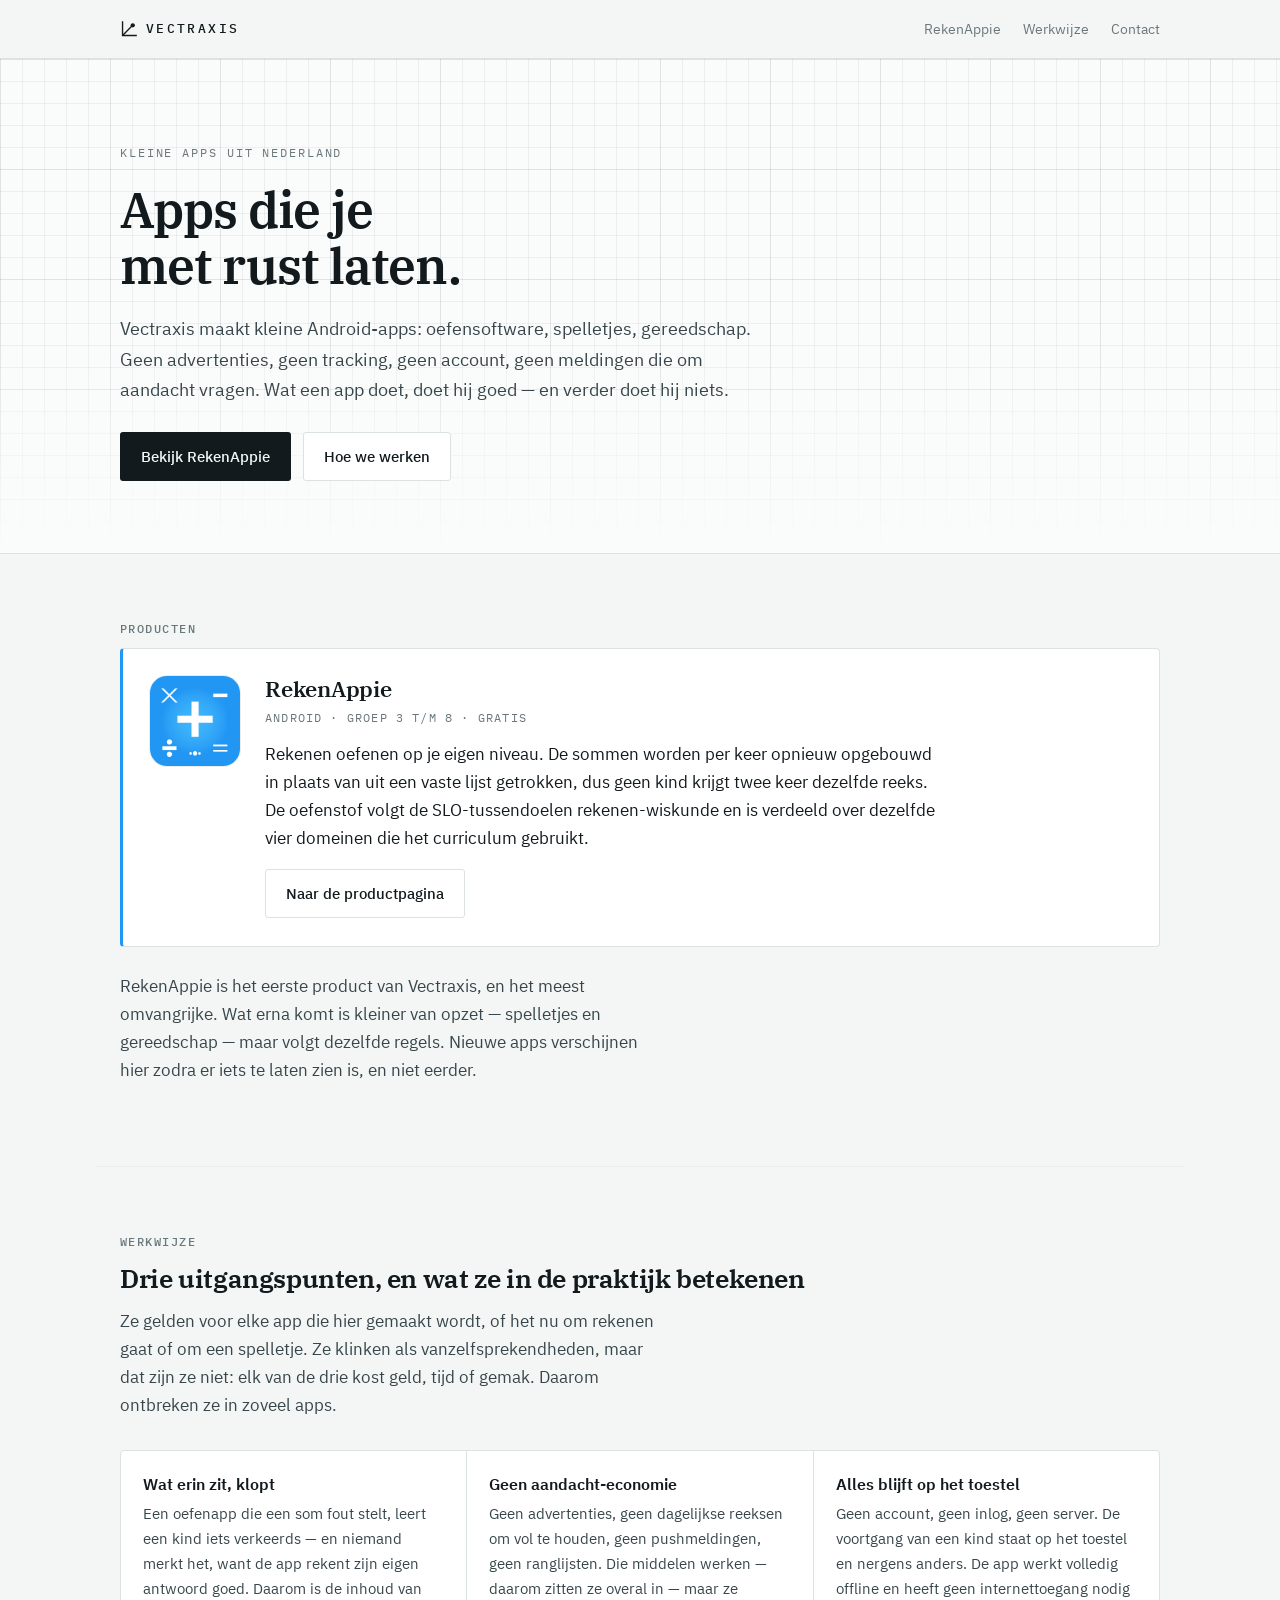
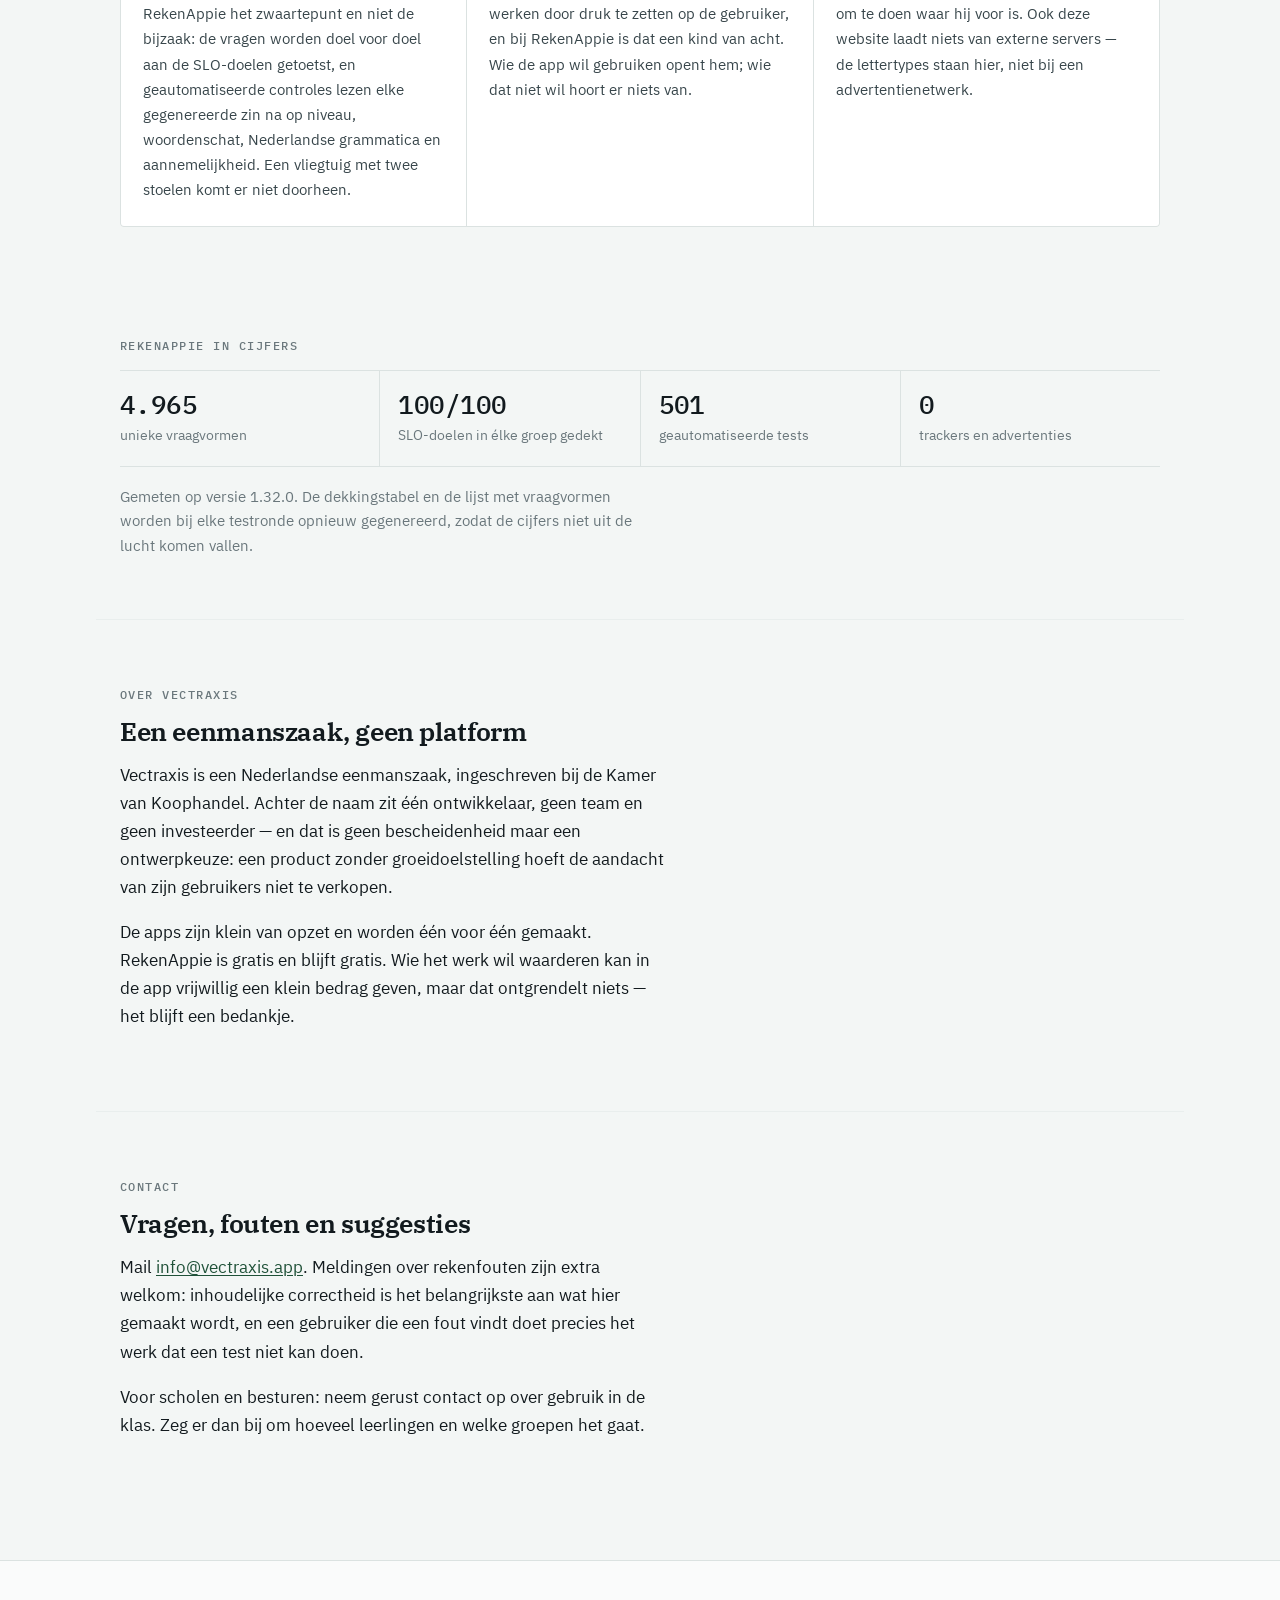
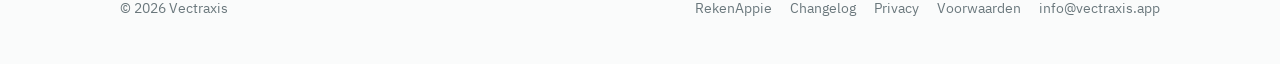
==== index.html @ 9627d472 "Dekking per groep nu volledig; kladpapier en refactors in de changelog Na het vullen van de acht doe" ====
<!DOCTYPE html>
<html lang="nl">
<head>
<meta charset="UTF-8">
<meta name="viewport" content="width=device-width, initial-scale=1.0">
<title>Vectraxis</title>
<meta name="description" content="Vectraxis is een Nederlandse eenmanszaak die kleine Android-apps maakt zonder advertenties, tracking, accounts of meldingen. Eerste product: RekenAppie.">
<link rel="icon" href="/img/rekenappie-icon.png" sizes="any">
<link rel="stylesheet" href="/style.css">
</head>
<body>

<header class="topbar">
  <div class="topbar__inner">
    <a class="wordmark" href="/">
      <svg class="mark" viewBox="0 0 20 20" fill="none" aria-hidden="true">
        <path d="M3 1v16h16" stroke="currentColor" stroke-width="1.6" stroke-linecap="square"/>
        <path d="M3.6 16.4 14.6 5.4" stroke="currentColor" stroke-width="1.6" stroke-linecap="round"/>
        <circle cx="15" cy="5" r="2.5" fill="currentColor"/>
      </svg>
      Vectraxis
    </a>
    <nav class="topnav">
      <a href="/rekenappie/">RekenAppie</a>
      <a href="#werkwijze">Werkwijze</a>
      <a href="#contact">Contact</a>
    </nav>
  </div>
</header>

<section class="hero">
  <div class="hero__inner">
    <p class="eyebrow">Kleine apps uit Nederland</p>
    <h1>Apps die je met rust laten.</h1>
    <p class="lead">Vectraxis maakt kleine Android-apps: oefensoftware,
    spelletjes, gereedschap. Geen advertenties, geen tracking, geen account,
    geen meldingen die om aandacht vragen. Wat een app doet, doet hij goed —
    en verder doet hij niets.</p>
    <div class="actions">
      <a class="btn btn--primary" href="/rekenappie/">Bekijk RekenAppie</a>
      <a class="btn btn--ghost" href="#werkwijze">Hoe we werken</a>
    </div>
  </div>
</section>

<main>

  <section class="section page" id="producten">
    <h4>Producten</h4>

    <div class="product t-rekenappie">
      <img class="product__icon" src="/img/rekenappie-icon.png"
           alt="Het app-icoon van RekenAppie" width="92" height="92">
      <div>
        <h3>RekenAppie</h3>
        <p class="product__meta">Android · groep 3 t/m 8 · gratis</p>
        <p>Rekenen oefenen op je eigen niveau. De sommen worden per keer
        opnieuw opgebouwd in plaats van uit een vaste lijst getrokken, dus geen
        kind krijgt twee keer dezelfde reeks. De oefenstof volgt de
        SLO-tussendoelen rekenen-wiskunde en is verdeeld over dezelfde vier
        domeinen die het curriculum gebruikt.</p>
        <div class="actions">
          <a class="btn btn--ghost" href="/rekenappie/">Naar de productpagina</a>
        </div>
      </div>
    </div>

    <p class="lead-in" style="margin-top: 26px;">RekenAppie is het eerste
    product van Vectraxis, en het meest omvangrijke. Wat erna komt is kleiner
    van opzet — spelletjes en gereedschap — maar volgt dezelfde regels. Nieuwe
    apps verschijnen hier zodra er iets te laten zien is, en niet eerder.</p>
  </section>

  <section class="section page" id="werkwijze">
    <h4>Werkwijze</h4>
    <h2>Drie uitgangspunten, en wat ze in de praktijk betekenen</h2>
    <p class="lead-in">Ze gelden voor elke app die hier gemaakt wordt, of het
    nu om rekenen gaat of om een spelletje. Ze klinken als
    vanzelfsprekendheden, maar dat zijn ze niet: elk van de drie kost geld,
    tijd of gemak. Daarom ontbreken ze in zoveel apps.</p>

    <div class="grid" style="margin-top: 30px;">
      <div>
        <h3>Wat erin zit, klopt</h3>
        <p>Een oefenapp die een som fout stelt, leert een kind iets verkeerds —
        en niemand merkt het, want de app rekent zijn eigen antwoord goed.
        Daarom is de inhoud van RekenAppie het zwaartepunt en niet de bijzaak:
        de vragen worden doel voor doel aan de SLO-doelen getoetst, en
        geautomatiseerde controles lezen elke gegenereerde zin na op niveau,
        woordenschat, Nederlandse grammatica en aannemelijkheid. Een vliegtuig
        met twee stoelen komt er niet doorheen.</p>
      </div>
      <div>
        <h3>Geen aandacht-economie</h3>
        <p>Geen advertenties, geen dagelijkse reeksen om vol te houden, geen
        pushmeldingen, geen ranglijsten. Die middelen werken — daarom zitten ze
        overal in — maar ze werken door druk te zetten op de gebruiker, en bij
        RekenAppie is dat een kind van acht. Wie de app wil gebruiken opent
        hem; wie dat niet wil hoort er niets van.</p>
      </div>
      <div>
        <h3>Alles blijft op het toestel</h3>
        <p>Geen account, geen inlog, geen server. De voortgang van een kind
        staat op het toestel en nergens anders. De app werkt volledig offline en
        heeft geen internettoegang nodig om te doen waar hij voor is. Ook deze
        website laadt niets van externe servers — de lettertypes staan hier, niet
        bij een advertentienetwerk.</p>
      </div>
    </div>
  </section>

  <section class="section--tight">
    <div class="page">
      <h4>RekenAppie in cijfers</h4>
    </div>
    <div class="page" style="padding-top:0;padding-bottom:0;"><div class="stats" style="margin-top: 14px;">
      <div class="stat"><span class="stat__value">4.965</span><span class="stat__label">unieke vraagvormen</span></div>
      <div class="stat"><span class="stat__value">100/100</span><span class="stat__label">SLO-doelen in élke groep gedekt</span></div>
      <div class="stat"><span class="stat__value">501</span><span class="stat__label">geautomatiseerde tests</span></div>
      <div class="stat"><span class="stat__value">0</span><span class="stat__label">trackers en advertenties</span></div>
    </div></div>
    <div class="page" style="padding-top: 18px;">
      <p class="lead-in" style="font-size: 0.92rem; color: var(--muted);">
      Gemeten op versie 1.32.0. De dekkingstabel en de lijst met vraagvormen
      worden bij elke testronde opnieuw gegenereerd, zodat de cijfers niet uit
      de lucht komen vallen.</p>
    </div>
  </section>

  <section class="section page" id="over">
    <h4>Over Vectraxis</h4>
    <div class="prose">
      <h2>Een eenmanszaak, geen platform</h2>
      <p>Vectraxis is een Nederlandse eenmanszaak, ingeschreven bij de Kamer van
      Koophandel. Achter de naam zit één ontwikkelaar, geen team en geen
      investeerder — en dat is geen bescheidenheid maar een ontwerpkeuze: een
      product zonder groeidoelstelling hoeft de aandacht van zijn gebruikers
      niet te verkopen.</p>
      <p>De apps zijn klein van opzet en worden één voor één gemaakt.
      RekenAppie is gratis en blijft gratis. Wie het werk wil waarderen kan in
      de app vrijwillig een klein bedrag geven, maar dat ontgrendelt niets —
      het blijft een bedankje.</p>
    </div>
  </section>

  <section class="section page" id="contact">
    <h4>Contact</h4>
    <div class="prose">
      <h2>Vragen, fouten en suggesties</h2>
      <p>Mail <a href="mailto:info@vectraxis.app">info@vectraxis.app</a>.
      Meldingen over rekenfouten zijn extra welkom: inhoudelijke correctheid is
      het belangrijkste aan wat hier gemaakt wordt, en een gebruiker die een
      fout vindt doet precies het werk dat een test niet kan doen.</p>
      <p>Voor scholen en besturen: neem gerust contact op over gebruik in de
      klas. Zeg er dan bij om hoeveel leerlingen en welke groepen het gaat.</p>
    </div>
  </section>

</main>

<footer class="site-footer">
  <div class="site-footer__inner">
    <div>© 2026 Vectraxis</div>
    <nav>
      <a href="/rekenappie/">RekenAppie</a>
      <a href="/rekenappie/changelog">Changelog</a>
      <a href="/privacy">Privacy</a>
      <a href="/terms">Voorwaarden</a>
      <a href="mailto:info@vectraxis.app">info@vectraxis.app</a>
    </nav>
  </div>
</footer>

</body>
</html>
---- style.css ----
/* ==========================================================================
   Vectraxis — vectraxis.app
   --------------------------------------------------------------------------
   Eén stylesheet voor de hele site. Bewust geen framework en geen enkele
   externe verbinding: de lettertypes staan in /fonts/ op deze server. Dat is
   geen esthetische keuze maar een inhoudelijke — de privacyverklaring belooft
   dat er niets naar derden gaat, en een webfont van een CDN stuurt het
   IP-adres van elke bezoeker naar die derde partij.

   Kleurgebruik: Vectraxis zelf is neutraal — inkt op papier, haarlijnen,
   cijfers in mono. De kléúr komt van het product. RekenAppie zet daarom
   --product op zijn eigen blauw; een volgend product zet er iets anders neer.
   ========================================================================== */

/* --- Lettertypes (zelf gehost) ------------------------------------------- */

@font-face {
  font-family: 'Plex Sans';
  src: url('/fonts/ibm-plex-sans-latin-400-normal.woff2') format('woff2');
  font-weight: 400; font-style: normal; font-display: swap;
}
@font-face {
  font-family: 'Plex Sans';
  src: url('/fonts/ibm-plex-sans-latin-500-normal.woff2') format('woff2');
  font-weight: 500; font-style: normal; font-display: swap;
}
@font-face {
  font-family: 'Plex Sans';
  src: url('/fonts/ibm-plex-sans-latin-600-normal.woff2') format('woff2');
  font-weight: 600; font-style: normal; font-display: swap;
}
@font-face {
  font-family: 'Plex Serif';
  src: url('/fonts/ibm-plex-serif-latin-400-normal.woff2') format('woff2');
  font-weight: 400; font-style: normal; font-display: swap;
}
@font-face {
  font-family: 'Plex Serif';
  src: url('/fonts/ibm-plex-serif-latin-600-normal.woff2') format('woff2');
  font-weight: 600; font-style: normal; font-display: swap;
}
@font-face {
  font-family: 'Plex Mono';
  src: url('/fonts/ibm-plex-mono-latin-400-normal.woff2') format('woff2');
  font-weight: 400; font-style: normal; font-display: swap;
}
@font-face {
  font-family: 'Plex Mono';
  src: url('/fonts/ibm-plex-mono-latin-500-normal.woff2') format('woff2');
  font-weight: 500; font-style: normal; font-display: swap;
}

/* --- Tokens -------------------------------------------------------------- */

:root {
  /* Papier en inkt. Het papier heeft een lichte koele slag, als kalkpapier. */
  --paper:      #f3f6f5;
  --surface:    #ffffff;
  --surface-2:  #fafbfb;
  --ink:        #121a1e;
  --ink-2:      #38464b;
  --muted:      #6a777c;
  --rule:       #dbe2e1;
  --rule-soft:  #e9eeed;
  --grid:       rgba(18, 26, 30, 0.055);

  /* Productkleur — pagina's van een product overschrijven deze twee. */
  --product:      #2f6f4f;
  --product-deep: #1f5138;
  --product-wash: rgba(47, 111, 79, 0.08);

  --sans:  'Plex Sans', system-ui, -apple-system, 'Segoe UI', Roboto, sans-serif;
  --serif: 'Plex Serif', Georgia, 'Times New Roman', serif;
  --mono:  'Plex Mono', ui-monospace, 'Cascadia Mono', Consolas, monospace;

  --measure: 34rem;   /* ±68 tekens leesregel */
  --page:    68rem;   /* breedte van de paginakolom */
}

/* De donkere variant moet in drie situaties kloppen: expliciet licht,
   expliciet donker, en de standaardstand waarin het besturingssysteem
   beslist. Daarom alleen tokens herdefiniëren, nooit componenten. */
@media (prefers-color-scheme: dark) {
  :root:not([data-theme='light']) {
    --paper:      #0d1214;
    --surface:    #141c1f;
    --surface-2:  #111819;
    --ink:        #e6ecea;
    --ink-2:      #b6c3c3;
    --muted:      #8a999d;
    --rule:       #24312f;
    --rule-soft:  #1b2426;
    --grid:       rgba(230, 236, 234, 0.05);
    --product:      #63b389;
    --product-deep: #8fd0ab;
    --product-wash: rgba(99, 179, 137, 0.12);
  }
}

:root[data-theme='dark'] {
  --paper:      #0d1214;
  --surface:    #141c1f;
  --surface-2:  #111819;
  --ink:        #e6ecea;
  --ink-2:      #b6c3c3;
  --muted:      #8a999d;
  --rule:       #24312f;
  --rule-soft:  #1b2426;
  --grid:       rgba(230, 236, 234, 0.05);
  --product:      #63b389;
  --product-deep: #8fd0ab;
  --product-wash: rgba(99, 179, 137, 0.12);
}

/* --- Basis --------------------------------------------------------------- */

*, *::before, *::after { box-sizing: border-box; }

html {
  -webkit-text-size-adjust: 100%;
  scroll-behavior: smooth;
}

@media (prefers-reduced-motion: reduce) {
  html { scroll-behavior: auto; }
  *, *::before, *::after {
    animation-duration: 0.01ms !important;
    transition-duration: 0.01ms !important;
  }
}

body {
  margin: 0;
  background: var(--paper);
  color: var(--ink);
  font-family: var(--sans);
  font-size: 17px;
  line-height: 1.65;
  font-feature-settings: 'kern' 1;
  text-rendering: optimizeLegibility;
}

img { max-width: 100%; height: auto; }

a {
  color: var(--product-deep);
  text-decoration-thickness: 1px;
  text-underline-offset: 2px;
}
a:hover { text-decoration-thickness: 2px; }

:focus-visible {
  outline: 2px solid var(--product-deep);
  outline-offset: 3px;
  border-radius: 2px;
}

/* --- Paginaraster -------------------------------------------------------- */

.page { max-width: var(--page); margin: 0 auto; padding: 0 24px; }
.prose { max-width: var(--measure); }

/* --- Kop- en navigatiebalk ----------------------------------------------- */

.topbar {
  position: sticky;
  top: 0;
  z-index: 20;
  background: color-mix(in srgb, var(--paper) 88%, transparent);
  backdrop-filter: saturate(150%) blur(8px);
  border-bottom: 1px solid var(--rule);
}
.topbar__inner {
  max-width: var(--page);
  margin: 0 auto;
  padding: 0 24px;
  height: 58px;
  display: flex;
  align-items: center;
  gap: 24px;
}

.wordmark {
  font-family: var(--mono);
  font-weight: 500;
  font-size: 0.82rem;
  letter-spacing: 0.18em;
  text-transform: uppercase;
  color: var(--ink);
  text-decoration: none;
  white-space: nowrap;
  display: inline-flex;
  align-items: center;
  gap: 9px;
}
.wordmark:hover { color: var(--ink); }

/* Het merkteken: twee assen en een punt in het eerste kwadrant. Vectraxis =
   vector + axis; dit is het enige sierelement op de hele site. */
.mark {
  width: 17px;
  height: 17px;
  flex: none;
  color: var(--ink);
}

.topnav { margin-left: auto; display: flex; gap: 22px; align-items: center; }
.topnav a {
  color: var(--muted);
  text-decoration: none;
  font-size: 0.9rem;
}
.topnav a:hover { color: var(--ink); }
.topnav a[aria-current='page'] {
  color: var(--ink);
  box-shadow: inset 0 -2px 0 var(--product-deep);
}

@media (max-width: 620px) {
  .topbar__inner { height: auto; padding-top: 10px; padding-bottom: 10px;
    flex-wrap: wrap; gap: 8px 18px; }
  .topnav { margin-left: 0; width: 100%; gap: 16px; flex-wrap: wrap; }
  .topnav a { font-size: 0.85rem; }
}

/* --- Hero ---------------------------------------------------------------- */

.hero {
  position: relative;
  overflow: hidden;
  border-bottom: 1px solid var(--rule);
  background: var(--surface-2);
}
/* Millimeterpapier: het raster waarop je een vector uitzet. Vier lagen —
   fijne verdeling, en elke vijfde lijn iets sterker. */
.hero::before {
  content: '';
  position: absolute;
  inset: 0;
  background-image:
    linear-gradient(to right, var(--grid) 1px, transparent 1px),
    linear-gradient(to bottom, var(--grid) 1px, transparent 1px),
    linear-gradient(to right, var(--grid) 1px, transparent 1px),
    linear-gradient(to bottom, var(--grid) 1px, transparent 1px);
  background-size: 22px 22px, 22px 22px, 110px 110px, 110px 110px;
  mask-image: linear-gradient(to bottom, #000 0%, #000 55%, transparent 100%);
  pointer-events: none;
}
.hero__inner {
  position: relative;
  max-width: var(--page);
  margin: 0 auto;
  padding: 84px 24px 72px;
}
@media (max-width: 620px) { .hero__inner { padding: 52px 24px 44px; } }

.eyebrow {
  font-family: var(--mono);
  font-size: 0.74rem;
  letter-spacing: 0.16em;
  text-transform: uppercase;
  color: var(--muted);
  margin: 0 0 18px;
}

.hero h1 {
  font-family: var(--serif);
  font-weight: 600;
  font-size: clamp(2.1rem, 5.2vw, 3.15rem);
  line-height: 1.12;
  letter-spacing: -0.02em;
  text-wrap: balance;
  margin: 0 0 20px;
  max-width: 17ch;
}
.hero .lead {
  font-size: 1.14rem;
  color: var(--ink-2);
  max-width: 40rem;
  margin: 0 0 28px;
}

/* --- Knoppen ------------------------------------------------------------- */

.actions { display: flex; flex-wrap: wrap; gap: 12px; align-items: center; }

.btn {
  display: inline-flex;
  align-items: center;
  gap: 8px;
  padding: 11px 20px;
  border-radius: 3px;
  font-size: 0.95rem;
  font-weight: 500;
  text-decoration: none;
  border: 1px solid transparent;
  transition: background-color 0.15s ease, border-color 0.15s ease;
}
.btn--primary {
  background: var(--ink);
  color: var(--paper);
}
.btn--primary:hover { background: var(--ink-2); color: var(--paper); }
.btn--ghost {
  border-color: var(--rule);
  color: var(--ink);
  background: var(--surface);
}
.btn--ghost:hover { border-color: var(--muted); color: var(--ink); }

/* --- Secties ------------------------------------------------------------- */

.section { padding-block: 64px; border-top: 1px solid var(--rule-soft); }
.section:first-of-type { border-top: 0; }
.section--tight { padding-block: 44px; }

h2 {
  font-family: var(--serif);
  font-weight: 600;
  font-size: 1.62rem;
  line-height: 1.25;
  letter-spacing: -0.015em;
  text-wrap: balance;
  margin: 0 0 14px;
}
h3 {
  font-family: var(--sans);
  font-weight: 600;
  font-size: 1.02rem;
  line-height: 1.35;
  margin: 0 0 6px;
}
h4 {
  font-family: var(--mono);
  font-weight: 500;
  font-size: 0.78rem;
  letter-spacing: 0.12em;
  text-transform: uppercase;
  color: var(--muted);
  margin: 0 0 10px;
}

p, ul, ol { margin: 0 0 17px; }
ul, ol { padding-left: 1.25em; }
li { margin-bottom: 7px; }
li::marker { color: var(--muted); }

strong { font-weight: 600; }

.lead-in {
  font-size: 1.06rem;
  color: var(--ink-2);
  max-width: var(--measure);
}

/* --- Kaartenraster ------------------------------------------------------- */

.grid {
  display: grid;
  gap: 1px;
  background: var(--rule);
  border: 1px solid var(--rule);
  border-radius: 4px;
  overflow: hidden;
  grid-template-columns: repeat(auto-fit, minmax(min(100%, 15rem), 1fr));
}
.grid > * {
  background: var(--surface);
  padding: 22px 22px 24px;
}
.grid p:last-child { margin-bottom: 0; }
.grid p { font-size: 0.95rem; color: var(--ink-2); }

/* --- Cijferstrook -------------------------------------------------------- */

.stats {
  display: grid;
  grid-template-columns: repeat(auto-fit, minmax(min(100%, 9rem), 1fr));
  gap: 1px;
  background: var(--rule);
  border-block: 1px solid var(--rule);
}
.stat { background: var(--paper); padding: 20px 18px; }
.stat__value {
  font-family: var(--mono);
  font-variant-numeric: tabular-nums;
  font-size: 1.6rem;
  font-weight: 500;
  letter-spacing: -0.02em;
  line-height: 1.1;
  display: block;
}
.stat__label {
  font-size: 0.85rem;
  color: var(--muted);
  display: block;
  margin-top: 5px;
}

/* --- Productkaart (homepage) --------------------------------------------- */

.product {
  display: grid;
  grid-template-columns: 92px 1fr;
  gap: 24px;
  align-items: start;
  background: var(--surface);
  border: 1px solid var(--rule);
  border-left: 3px solid var(--product);
  border-radius: 4px;
  padding: 26px 26px 28px;
}
.product__icon {
  width: 92px; height: 92px;
  border-radius: 18px;
  border: 1px solid var(--rule-soft);
}
.product h3 {
  font-family: var(--serif);
  font-size: 1.35rem;
  font-weight: 600;
  letter-spacing: -0.01em;
  margin-bottom: 4px;
}
.product__meta {
  font-family: var(--mono);
  font-size: 0.74rem;
  letter-spacing: 0.1em;
  text-transform: uppercase;
  color: var(--muted);
  margin: 0 0 12px;
}
@media (max-width: 560px) {
  .product { grid-template-columns: 1fr; gap: 16px; }
  .product__icon { width: 68px; height: 68px; }
}

/* --- Beeldstroken -------------------------------------------------------- */

.shots {
  display: flex;
  gap: 16px;
  overflow-x: auto;
  padding-bottom: 10px;
  scroll-snap-type: x proximity;
}
.shot { flex: 0 0 208px; scroll-snap-align: start; }
.shot img {
  width: 100%;
  border: 1px solid var(--rule);
  border-radius: 12px;
  display: block;
  background: var(--surface);
}
.shot figcaption {
  font-size: 0.83rem;
  color: var(--muted);
  margin-top: 9px;
  line-height: 1.45;
}

/* --- Uitgelicht blok ----------------------------------------------------- */

.note {
  border-left: 3px solid var(--product);
  background: var(--product-wash);
  padding: 18px 20px;
  border-radius: 0 4px 4px 0;
  margin: 0 0 22px;
}
.note p:last-child { margin-bottom: 0; }
.note--plain {
  background: var(--surface);
  border-left-color: var(--rule);
  border: 1px solid var(--rule);
  border-left: 3px solid var(--muted);
}

/* --- Tabellen ------------------------------------------------------------ */

.table-scroll { overflow-x: auto; margin: 0 0 22px; }
table {
  border-collapse: collapse;
  width: 100%;
  font-size: 0.94rem;
  min-width: 30rem;
}
th, td {
  text-align: left;
  padding: 10px 12px;
  border-bottom: 1px solid var(--rule-soft);
  vertical-align: top;
}
thead th {
  font-family: var(--mono);
  font-size: 0.74rem;
  letter-spacing: 0.1em;
  text-transform: uppercase;
  color: var(--muted);
  font-weight: 500;
  border-bottom: 1px solid var(--rule);
}
td.num { font-variant-numeric: tabular-nums; font-family: var(--mono); }

/* --- Changelog ----------------------------------------------------------- */

.release {
  display: grid;
  grid-template-columns: 10.5rem 1fr;
  gap: 28px;
  padding: 26px 0;
  border-top: 1px solid var(--rule-soft);
}
.release:first-of-type { border-top: 0; padding-top: 6px; }
.release__side { position: sticky; top: 78px; align-self: start; }
.version {
  font-family: var(--mono);
  font-variant-numeric: tabular-nums;
  font-size: 1rem;
  font-weight: 500;
  display: block;
}
.release__date {
  font-size: 0.82rem;
  color: var(--muted);
  display: block;
  margin-top: 2px;
}
.tag {
  display: inline-block;
  margin-top: 10px;
  font-family: var(--mono);
  font-size: 0.68rem;
  letter-spacing: 0.09em;
  text-transform: uppercase;
  color: var(--muted);
  border: 1px solid var(--rule);
  border-radius: 2px;
  padding: 2px 7px;
}
.release h3 { margin-bottom: 8px; }
.release ul { margin-bottom: 0; }
.release li { font-size: 0.95rem; color: var(--ink-2); }
@media (max-width: 700px) {
  .release { grid-template-columns: 1fr; gap: 10px; }
  .release__side { position: static; }
  .tag { margin-top: 0; margin-left: 8px; }
}

/* --- Documentkop (privacy, voorwaarden, visie, changelog) ---------------- */

.doc-head {
  border-bottom: 1px solid var(--rule);
  background: var(--surface-2);
}
.doc-head__inner {
  max-width: var(--page);
  margin: 0 auto;
  padding: 52px 24px 40px;
}
.doc-head h1 {
  font-family: var(--serif);
  font-weight: 600;
  font-size: clamp(1.8rem, 4.4vw, 2.5rem);
  line-height: 1.15;
  letter-spacing: -0.02em;
  text-wrap: balance;
  margin: 0 0 12px;
  max-width: 22ch;
}
.doc-head .lead { font-size: 1.08rem; color: var(--ink-2); max-width: 40rem; margin: 0; }
.meta {
  font-family: var(--mono);
  font-size: 0.76rem;
  letter-spacing: 0.08em;
  text-transform: uppercase;
  color: var(--muted);
  margin: 18px 0 0;
}
.doc { padding-block: 48px 24px; }
.doc h2 { margin-top: 42px; }
.doc h2:first-child { margin-top: 0; }

/* Kruimelpad terug naar het product. */
.crumb {
  font-size: 0.88rem;
  color: var(--muted);
  margin: 0 0 20px;
}
.crumb a { color: var(--muted); }
.crumb a:hover { color: var(--ink); }

/* --- Inhoudsopgave ------------------------------------------------------- */

.toc {
  border: 1px solid var(--rule);
  border-radius: 4px;
  background: var(--surface);
  padding: 20px 22px;
  margin: 0 0 34px;
}
.toc ol { margin: 0; padding-left: 1.15em; }
.toc li { font-size: 0.94rem; margin-bottom: 5px; }

/* --- Voet ---------------------------------------------------------------- */

.site-footer {
  border-top: 1px solid var(--rule);
  margin-top: 40px;
  background: var(--surface-2);
}
.site-footer__inner {
  max-width: var(--page);
  margin: 0 auto;
  padding: 36px 24px 44px;
  display: flex;
  flex-wrap: wrap;
  gap: 20px 40px;
  align-items: baseline;
  justify-content: space-between;
  font-size: 0.88rem;
  color: var(--muted);
}
.site-footer a { color: var(--muted); text-decoration: none; }
.site-footer a:hover { color: var(--ink); text-decoration: underline; }
.site-footer nav { display: flex; flex-wrap: wrap; gap: 18px; }

/* --- Kleine hulpklassen -------------------------------------------------- */

.mono { font-family: var(--mono); }
.nowrap { white-space: nowrap; }
.mt-0 { margin-top: 0; }
.mb-0 { margin-bottom: 0; }
.stack > * + * { margin-top: 22px; }

/* --- Productthema's ------------------------------------------------------
   Een productpagina zet zijn eigen accentkleur door deze klasse op <body>
   (of op één kaart) te plaatsen. Zo blijft de Vectraxis-schil neutraal en
   draagt elk product zijn eigen kleur — ook in de donkere variant, waar een
   accent lichter moet zijn om leesbaar te blijven. */

.t-rekenappie {
  --product:      #2196f3;
  --product-deep: #1565c0;
  --product-wash: rgba(33, 150, 243, 0.09);
}
@media (prefers-color-scheme: dark) {
  :root:not([data-theme='light']) .t-rekenappie {
    --product:      #55b0f8;
    --product-deep: #86c8fb;
    --product-wash: rgba(85, 176, 248, 0.13);
  }
}
:root[data-theme='dark'] .t-rekenappie {
  --product:      #55b0f8;
  --product-deep: #86c8fb;
  --product-wash: rgba(85, 176, 248, 0.13);
}

/* --- Juridische pagina's ------------------------------------------------
   Privacyverklaring en voorwaarden zijn doorlopende tekst met tabellen. Ze
   krijgen een iets ruimere kolom dan .prose, omdat een tabel op 34rem niet
   te lezen valt. */

.doc-body { max-width: 46rem; }
.doc-body h2 { margin-top: 40px; }
.doc-body h2:first-child { margin-top: 0; }
.doc-body table tr:first-child th {
  font-family: var(--mono);
  font-size: 0.74rem;
  letter-spacing: 0.1em;
  text-transform: uppercase;
  color: var(--muted);
  font-weight: 500;
  border-bottom: 1px solid var(--rule);
}

/* Ouder blokje uit de juridische pagina's; zelfde behandeling als .note. */
.callout {
  border-left: 3px solid var(--product);
  background: var(--product-wash);
  padding: 18px 20px;
  border-radius: 0 4px 4px 0;
  margin: 0 0 24px;
}
.callout p:last-child { margin-bottom: 0; }

/* --- Correcties na visuele controle -------------------------------------
   De releasetekst liep over de volle paginabreedte (±130 tekens per regel).
   Dat leest niet; een changelog wordt gescand, maar de bullets worden wel
   gelezen. Terug naar een normale leesregel. */

.release > div:last-child { max-width: 44rem; }

/* De cijferstrook staat in de paginakolom. De buitenste cellen laten hun
   zijpadding vallen, zodat de getallen exact uitlijnen met de lopende tekst
   in plaats van er 18px naast te staan. */
.stats > .stat:first-child { padding-left: 0; }
.stats > .stat:last-child  { padding-right: 0; }

/* De productkaart is breed omdat het icoon links staat, maar de tekst ernaast
   moet een normale leesregel houden — anders loopt hij tot 135 tekens door. */
.product > div > p { max-width: 42rem; }
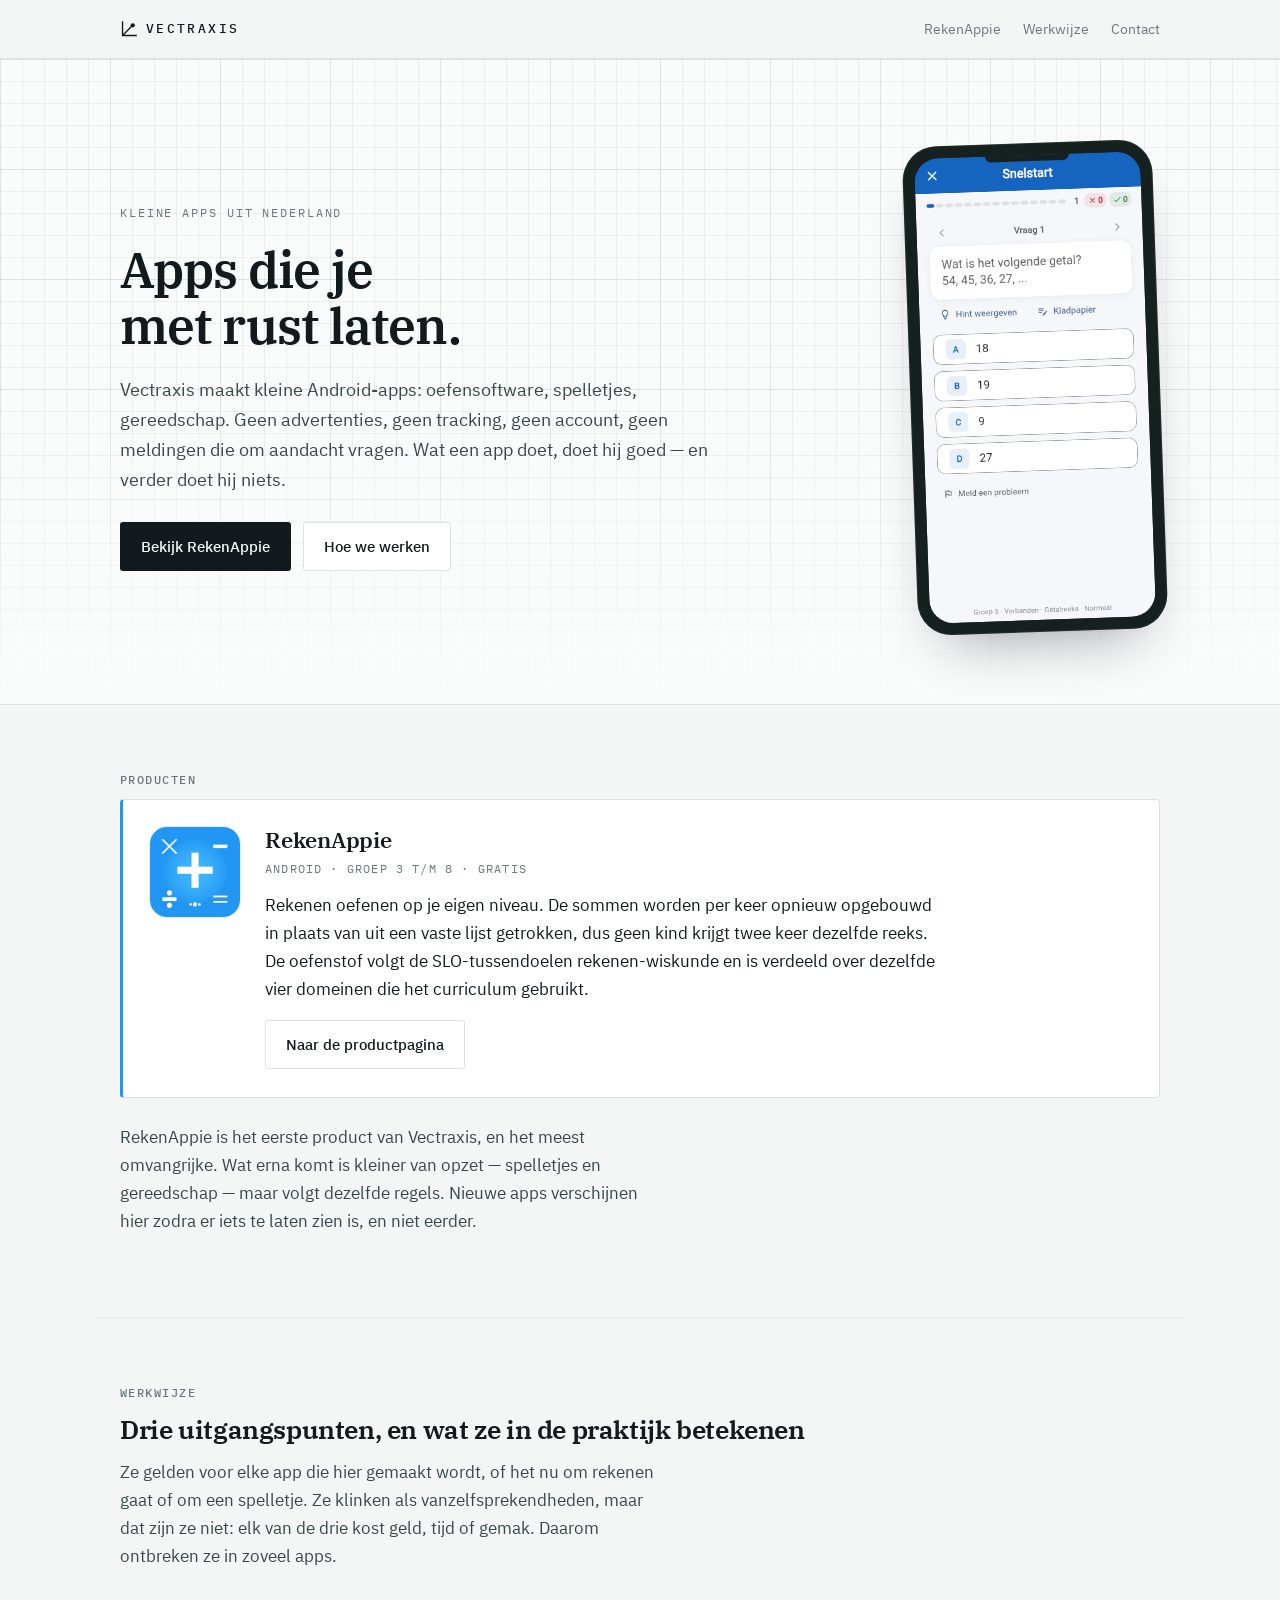
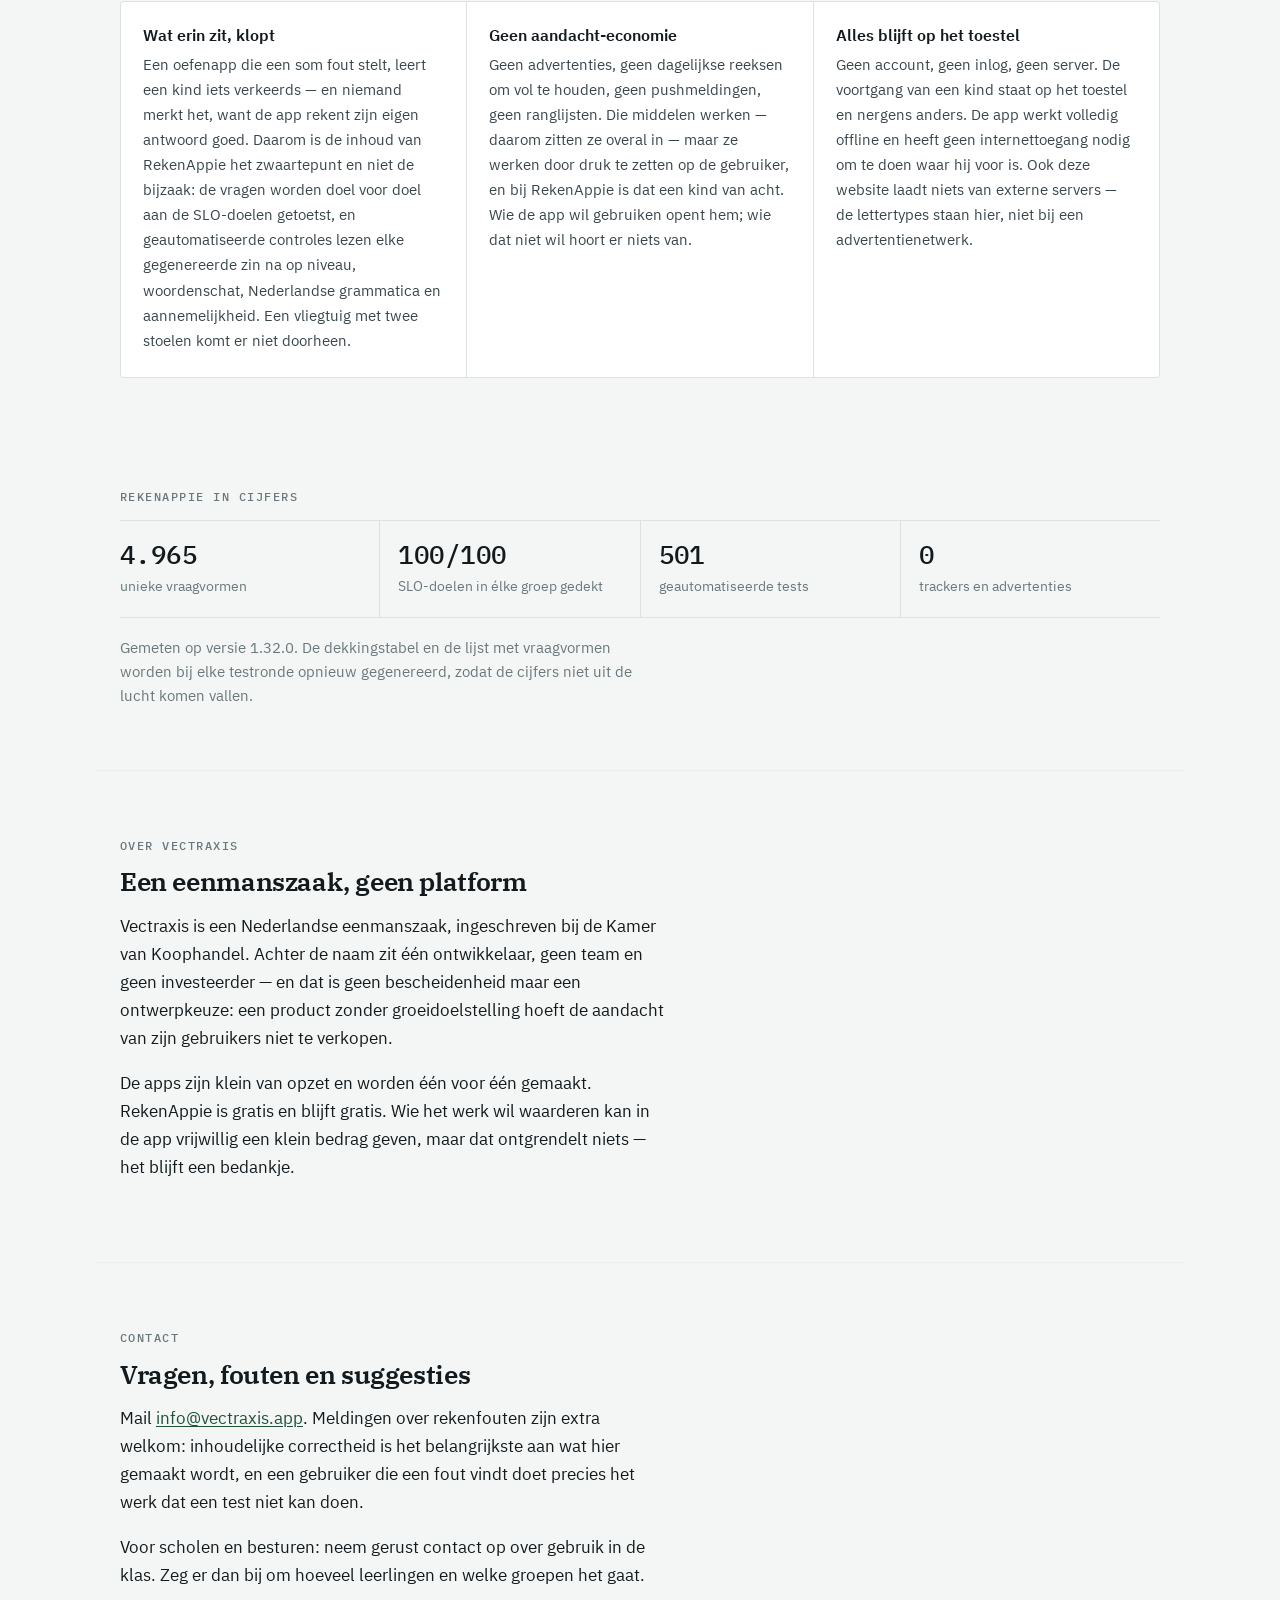
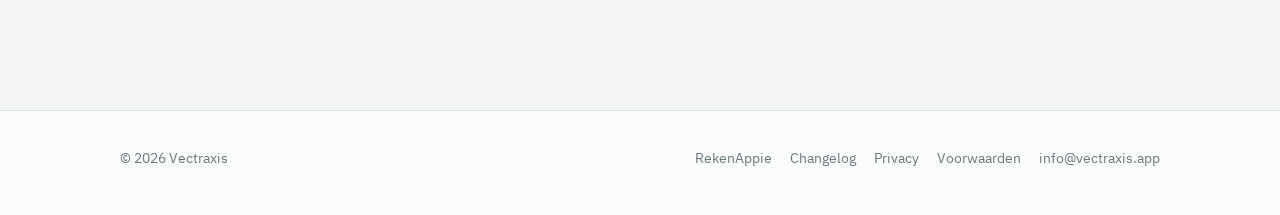
==== commit 073f1088: "Site opgefrist: telefoon in de hero, domeintegels, verse schermen De site was correct maar droog. Nu" ====
--- a/index.html
+++ b/index.html
@@ -29,17 +29,23 @@
 </header>
 
 <section class="hero">
-  <div class="hero__inner">
-    <p class="eyebrow">Kleine apps uit Nederland</p>
-    <h1>Apps die je met rust laten.</h1>
-    <p class="lead">Vectraxis maakt kleine Android-apps: oefensoftware,
-    spelletjes, gereedschap. Geen advertenties, geen tracking, geen account,
-    geen meldingen die om aandacht vragen. Wat een app doet, doet hij goed —
-    en verder doet hij niets.</p>
-    <div class="actions">
-      <a class="btn btn--primary" href="/rekenappie/">Bekijk RekenAppie</a>
-      <a class="btn btn--ghost" href="#werkwijze">Hoe we werken</a>
+  <div class="hero__inner hero__grid">
+    <div>
+      <p class="eyebrow">Kleine apps uit Nederland</p>
+      <h1>Apps die je met rust laten.</h1>
+      <p class="lead">Vectraxis maakt kleine Android-apps: oefensoftware,
+      spelletjes, gereedschap. Geen advertenties, geen tracking, geen account,
+      geen meldingen die om aandacht vragen. Wat een app doet, doet hij goed —
+      en verder doet hij niets.</p>
+      <div class="actions">
+        <a class="btn btn--primary" href="/rekenappie/">Bekijk RekenAppie</a>
+        <a class="btn btn--ghost" href="#werkwijze">Hoe we werken</a>
+      </div>
     </div>
+    <figure class="phone" style="margin-block:0;">
+      <img src="/img/screenshots/01-oefenen-op-niveau.png" width="360" height="740"
+           alt="RekenAppie: een som met vier antwoordknoppen, hint en kladpapier">
+    </figure>
   </div>
 </section>
 
--- a/style.css
+++ b/style.css
@@ -701,3 +701,92 @@
 /* De productkaart is breed omdat het icoon links staat, maar de tekst ernaast
    moet een normale leesregel houden — anders loopt hij tot 135 tekens door. */
 .product > div > p { max-width: 42rem; }
+
+/* --- v1.32: hero met telefoon, domeintegels, grotere schermen ----------- */
+
+/* Tekst links, het toestel rechts. Op smal scherm gewoon onder elkaar. */
+.hero__grid {
+  display: grid;
+  grid-template-columns: minmax(0, 1.25fr) minmax(0, 0.75fr);
+  gap: 40px;
+  align-items: center;
+}
+@media (max-width: 760px) {
+  .hero__grid { grid-template-columns: 1fr; gap: 28px; }
+  .hero__grid .phone { max-width: 220px; margin: 0 auto; }
+}
+
+/* Een toestel van louter CSS: donkere rand, ronde hoeken, de schermafbeelding
+   erin. Geen plaatje van een telefoon dat je moet meeleveren en dat bij het
+   volgende model weer oud is. */
+.phone {
+  position: relative;
+  max-width: 250px;
+  margin: 0 0 0 auto;
+  padding: 12px;
+  border-radius: 34px;
+  background: #16211f;
+  box-shadow:
+    0 30px 60px -30px rgba(18, 26, 30, 0.45),
+    0 0 0 1px rgba(255, 255, 255, 0.06) inset;
+  transform: rotate(-2deg);
+}
+.phone::after {
+  content: '';
+  position: absolute;
+  top: 12px; left: 50%;
+  width: 84px; height: 6px;
+  margin-left: -42px;
+  border-radius: 0 0 8px 8px;
+  background: #16211f;
+}
+.phone img {
+  display: block;
+  width: 100%;
+  border-radius: 24px;
+  background: var(--surface);
+}
+@media (prefers-reduced-motion: no-preference) {
+  .phone { transition: transform 300ms ease; }
+  .phone:hover { transform: rotate(0deg); }
+}
+
+/* De vier rekendomeinen als tegels, elk met de kleur die de app zelf gebruikt
+   — dezelfde vier die een kind op het startscherm ziet. */
+.domains {
+  display: grid;
+  grid-template-columns: repeat(4, minmax(0, 1fr));
+  gap: 14px;
+  margin: 26px 0 0;
+  padding: 0;
+  list-style: none;
+}
+@media (max-width: 720px) { .domains { grid-template-columns: repeat(2, minmax(0, 1fr)); } }
+.domain {
+  border: 1px solid var(--rule);
+  border-top: 4px solid var(--domain, var(--product));
+  border-radius: 10px;
+  background: var(--surface);
+  padding: 16px 16px 14px;
+}
+.domain__icon { font-size: 1.5rem; line-height: 1; display: block; margin-bottom: 10px; }
+.domain h3 { font-size: 1rem; margin: 0 0 6px; }
+.domain p { font-size: 0.88rem; color: var(--muted); margin: 0; line-height: 1.5; }
+.domain--getallen    { --domain: #1565c0; }
+.domain--verhoudingen{ --domain: #2e7d32; }
+.domain--meten       { --domain: #ef6c00; }
+.domain--verbanden   { --domain: #6a1b9a; }
+
+/* Schermen: iets groter, met een zachte schaduw, zodat het niet als een rij
+   postzegels oogt. */
+.shot { flex: 0 0 236px; }
+.shot img {
+  border-radius: 18px;
+  box-shadow: 0 18px 40px -26px rgba(18, 26, 30, 0.5);
+}
+
+/* Vijf cijfers in twee kolommen laat op een telefoon één lege cel over; de
+   laatste neemt dan de hele breedte. */
+@media (max-width: 720px) {
+  .stats > .stat:last-child:nth-child(odd) { grid-column: 1 / -1; }
+}
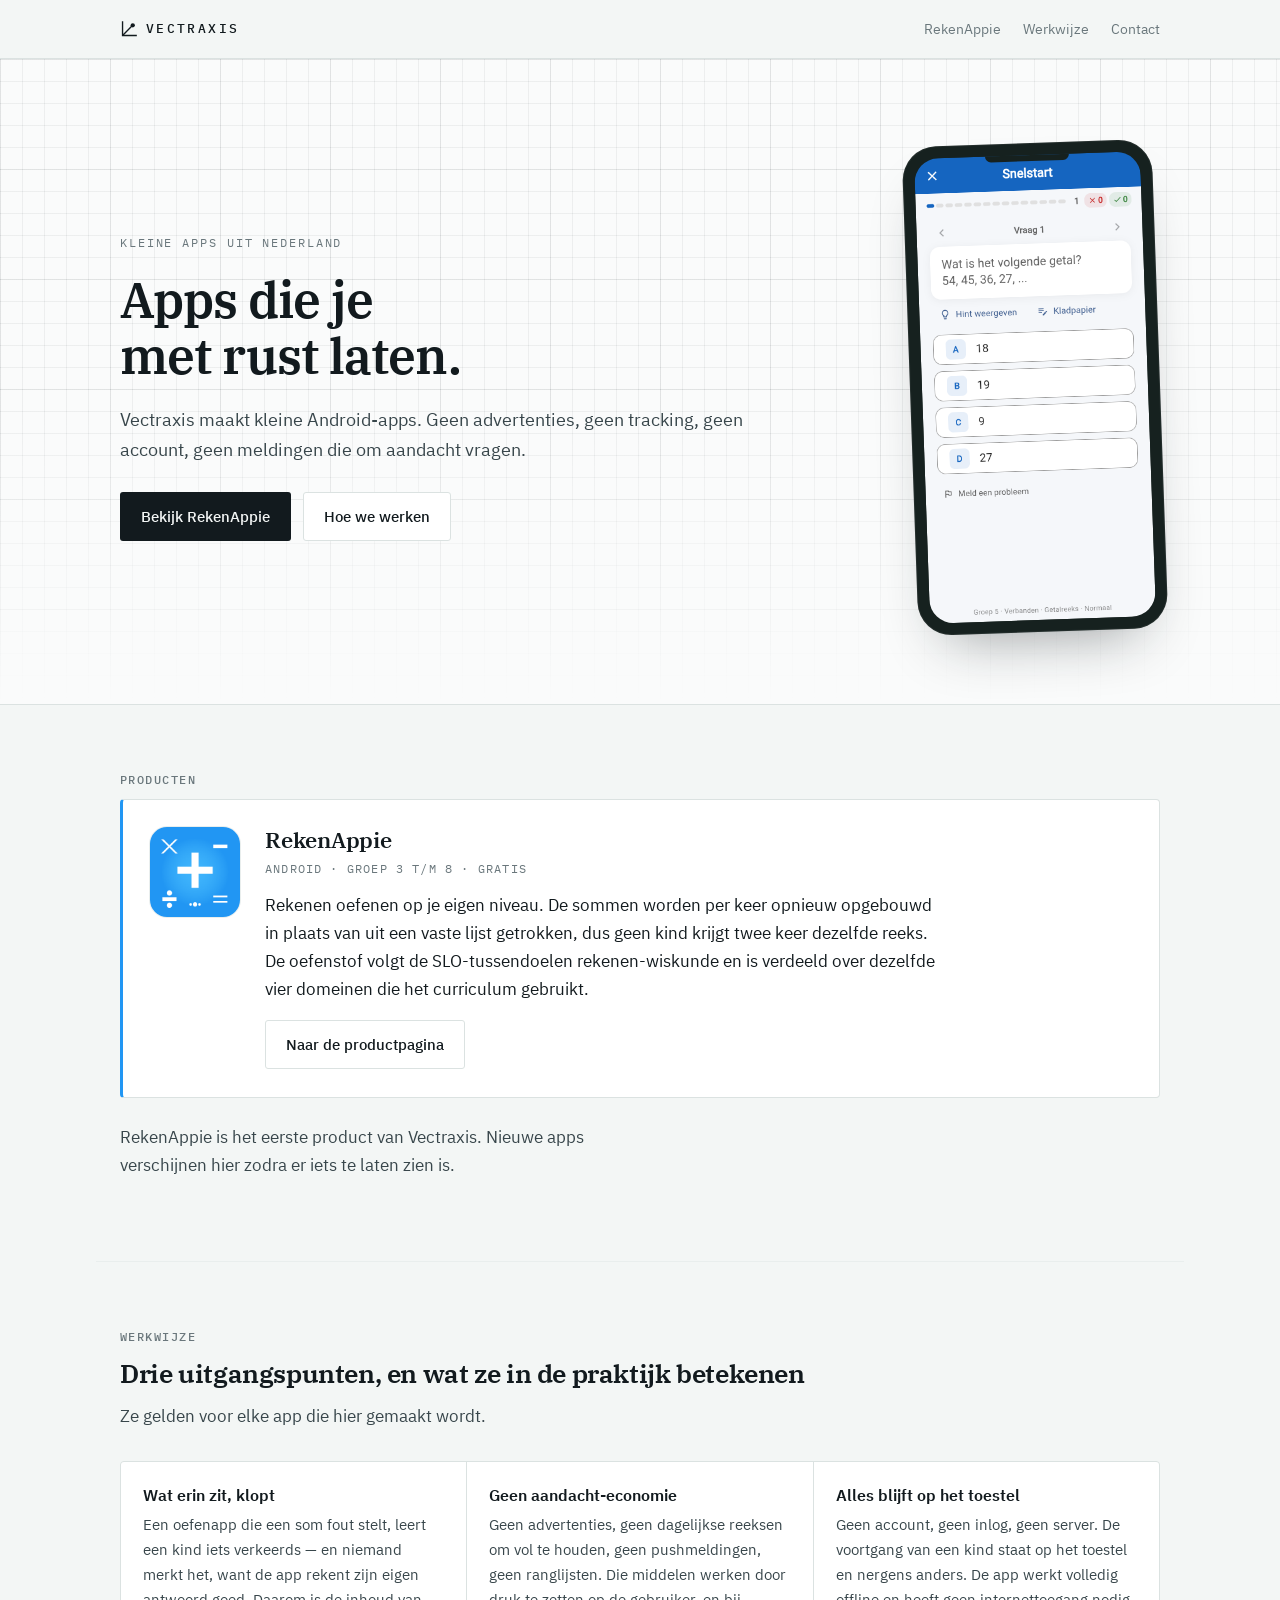
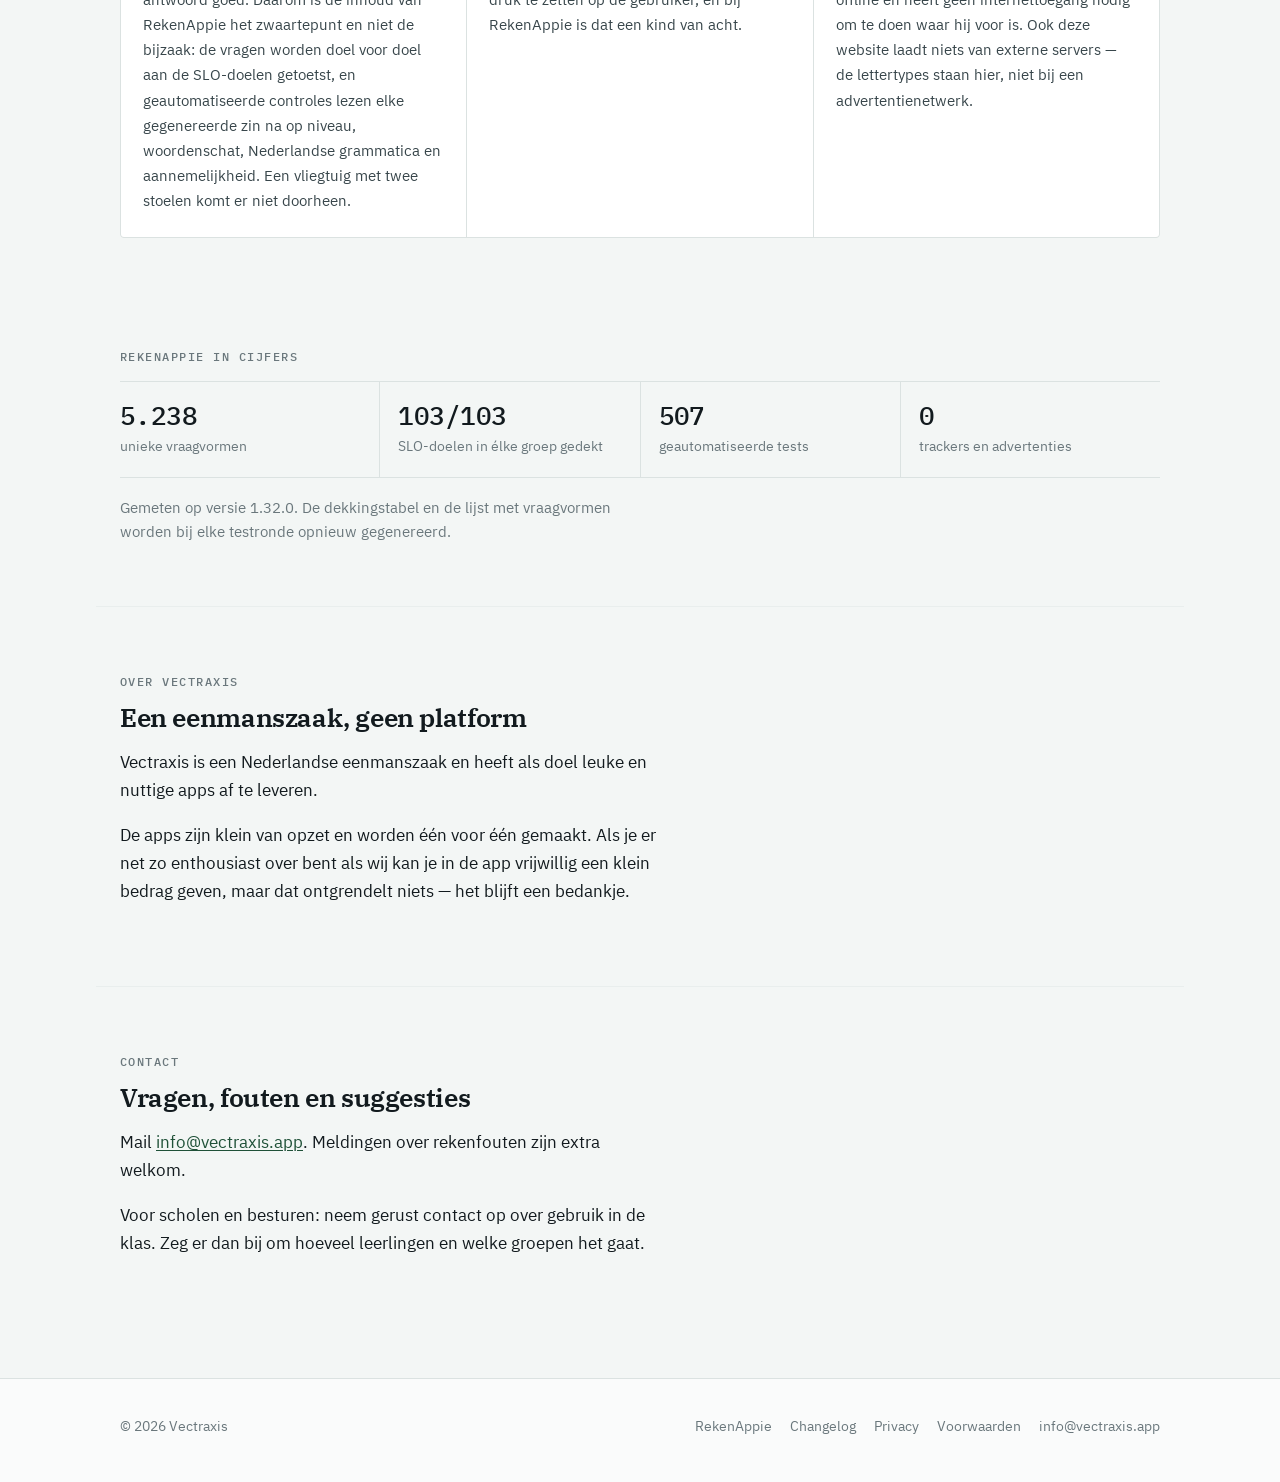
==== commit 3d2c6ff5: "Site: drie nieuwe onderdelen, kladpapier ongedaan/antwoord, feitelijke copy - Dekking 103/103 toetsb" ====
--- a/index.html
+++ b/index.html
@@ -33,10 +33,8 @@
     <div>
       <p class="eyebrow">Kleine apps uit Nederland</p>
       <h1>Apps die je met rust laten.</h1>
-      <p class="lead">Vectraxis maakt kleine Android-apps: oefensoftware,
-      spelletjes, gereedschap. Geen advertenties, geen tracking, geen account,
-      geen meldingen die om aandacht vragen. Wat een app doet, doet hij goed —
-      en verder doet hij niets.</p>
+      <p class="lead">Vectraxis maakt kleine Android-apps. Geen advertenties,
+      geen tracking, geen account, geen meldingen die om aandacht vragen.</p>
       <div class="actions">
         <a class="btn btn--primary" href="/rekenappie/">Bekijk RekenAppie</a>
         <a class="btn btn--ghost" href="#werkwijze">Hoe we werken</a>
@@ -72,18 +70,14 @@
     </div>
 
     <p class="lead-in" style="margin-top: 26px;">RekenAppie is het eerste
-    product van Vectraxis, en het meest omvangrijke. Wat erna komt is kleiner
-    van opzet — spelletjes en gereedschap — maar volgt dezelfde regels. Nieuwe
-    apps verschijnen hier zodra er iets te laten zien is, en niet eerder.</p>
+    product van Vectraxis. Nieuwe apps verschijnen hier zodra er iets te laten
+    zien is.</p>
   </section>
 
   <section class="section page" id="werkwijze">
     <h4>Werkwijze</h4>
     <h2>Drie uitgangspunten, en wat ze in de praktijk betekenen</h2>
-    <p class="lead-in">Ze gelden voor elke app die hier gemaakt wordt, of het
-    nu om rekenen gaat of om een spelletje. Ze klinken als
-    vanzelfsprekendheden, maar dat zijn ze niet: elk van de drie kost geld,
-    tijd of gemak. Daarom ontbreken ze in zoveel apps.</p>
+    <p class="lead-in">Ze gelden voor elke app die hier gemaakt wordt.</p>
 
     <div class="grid" style="margin-top: 30px;">
       <div>
@@ -99,10 +93,8 @@
       <div>
         <h3>Geen aandacht-economie</h3>
         <p>Geen advertenties, geen dagelijkse reeksen om vol te houden, geen
-        pushmeldingen, geen ranglijsten. Die middelen werken — daarom zitten ze
-        overal in — maar ze werken door druk te zetten op de gebruiker, en bij
-        RekenAppie is dat een kind van acht. Wie de app wil gebruiken opent
-        hem; wie dat niet wil hoort er niets van.</p>
+        pushmeldingen, geen ranglijsten. Die middelen werken door druk te
+        zetten op de gebruiker, en bij RekenAppie is dat een kind van acht.</p>
       </div>
       <div>
         <h3>Alles blijft op het toestel</h3>
@@ -120,16 +112,15 @@
       <h4>RekenAppie in cijfers</h4>
     </div>
     <div class="page" style="padding-top:0;padding-bottom:0;"><div class="stats" style="margin-top: 14px;">
-      <div class="stat"><span class="stat__value">4.965</span><span class="stat__label">unieke vraagvormen</span></div>
-      <div class="stat"><span class="stat__value">100/100</span><span class="stat__label">SLO-doelen in élke groep gedekt</span></div>
-      <div class="stat"><span class="stat__value">501</span><span class="stat__label">geautomatiseerde tests</span></div>
+      <div class="stat"><span class="stat__value">5.238</span><span class="stat__label">unieke vraagvormen</span></div>
+      <div class="stat"><span class="stat__value">103/103</span><span class="stat__label">SLO-doelen in élke groep gedekt</span></div>
+      <div class="stat"><span class="stat__value">507</span><span class="stat__label">geautomatiseerde tests</span></div>
       <div class="stat"><span class="stat__value">0</span><span class="stat__label">trackers en advertenties</span></div>
     </div></div>
     <div class="page" style="padding-top: 18px;">
       <p class="lead-in" style="font-size: 0.92rem; color: var(--muted);">
       Gemeten op versie 1.32.0. De dekkingstabel en de lijst met vraagvormen
-      worden bij elke testronde opnieuw gegenereerd, zodat de cijfers niet uit
-      de lucht komen vallen.</p>
+      worden bij elke testronde opnieuw gegenereerd.</p>
     </div>
   </section>
 
@@ -137,15 +128,12 @@
     <h4>Over Vectraxis</h4>
     <div class="prose">
       <h2>Een eenmanszaak, geen platform</h2>
-      <p>Vectraxis is een Nederlandse eenmanszaak, ingeschreven bij de Kamer van
-      Koophandel. Achter de naam zit één ontwikkelaar, geen team en geen
-      investeerder — en dat is geen bescheidenheid maar een ontwerpkeuze: een
-      product zonder groeidoelstelling hoeft de aandacht van zijn gebruikers
-      niet te verkopen.</p>
-      <p>De apps zijn klein van opzet en worden één voor één gemaakt.
-      RekenAppie is gratis en blijft gratis. Wie het werk wil waarderen kan in
-      de app vrijwillig een klein bedrag geven, maar dat ontgrendelt niets —
-      het blijft een bedankje.</p>
+      <p>Vectraxis is een Nederlandse eenmanszaak en heeft als doel leuke en
+      nuttige apps af te leveren.</p>
+      <p>De apps zijn klein van opzet en worden één voor één gemaakt. Als je
+      er net zo enthousiast over bent als wij kan je in de app vrijwillig een
+      klein bedrag geven, maar dat ontgrendelt niets — het blijft een
+      bedankje.</p>
     </div>
   </section>
 
@@ -154,9 +142,7 @@
     <div class="prose">
       <h2>Vragen, fouten en suggesties</h2>
       <p>Mail <a href="mailto:info@vectraxis.app">info@vectraxis.app</a>.
-      Meldingen over rekenfouten zijn extra welkom: inhoudelijke correctheid is
-      het belangrijkste aan wat hier gemaakt wordt, en een gebruiker die een
-      fout vindt doet precies het werk dat een test niet kan doen.</p>
+      Meldingen over rekenfouten zijn extra welkom.</p>
       <p>Voor scholen en besturen: neem gerust contact op over gebruik in de
       klas. Zeg er dan bij om hoeveel leerlingen en welke groepen het gaat.</p>
     </div>
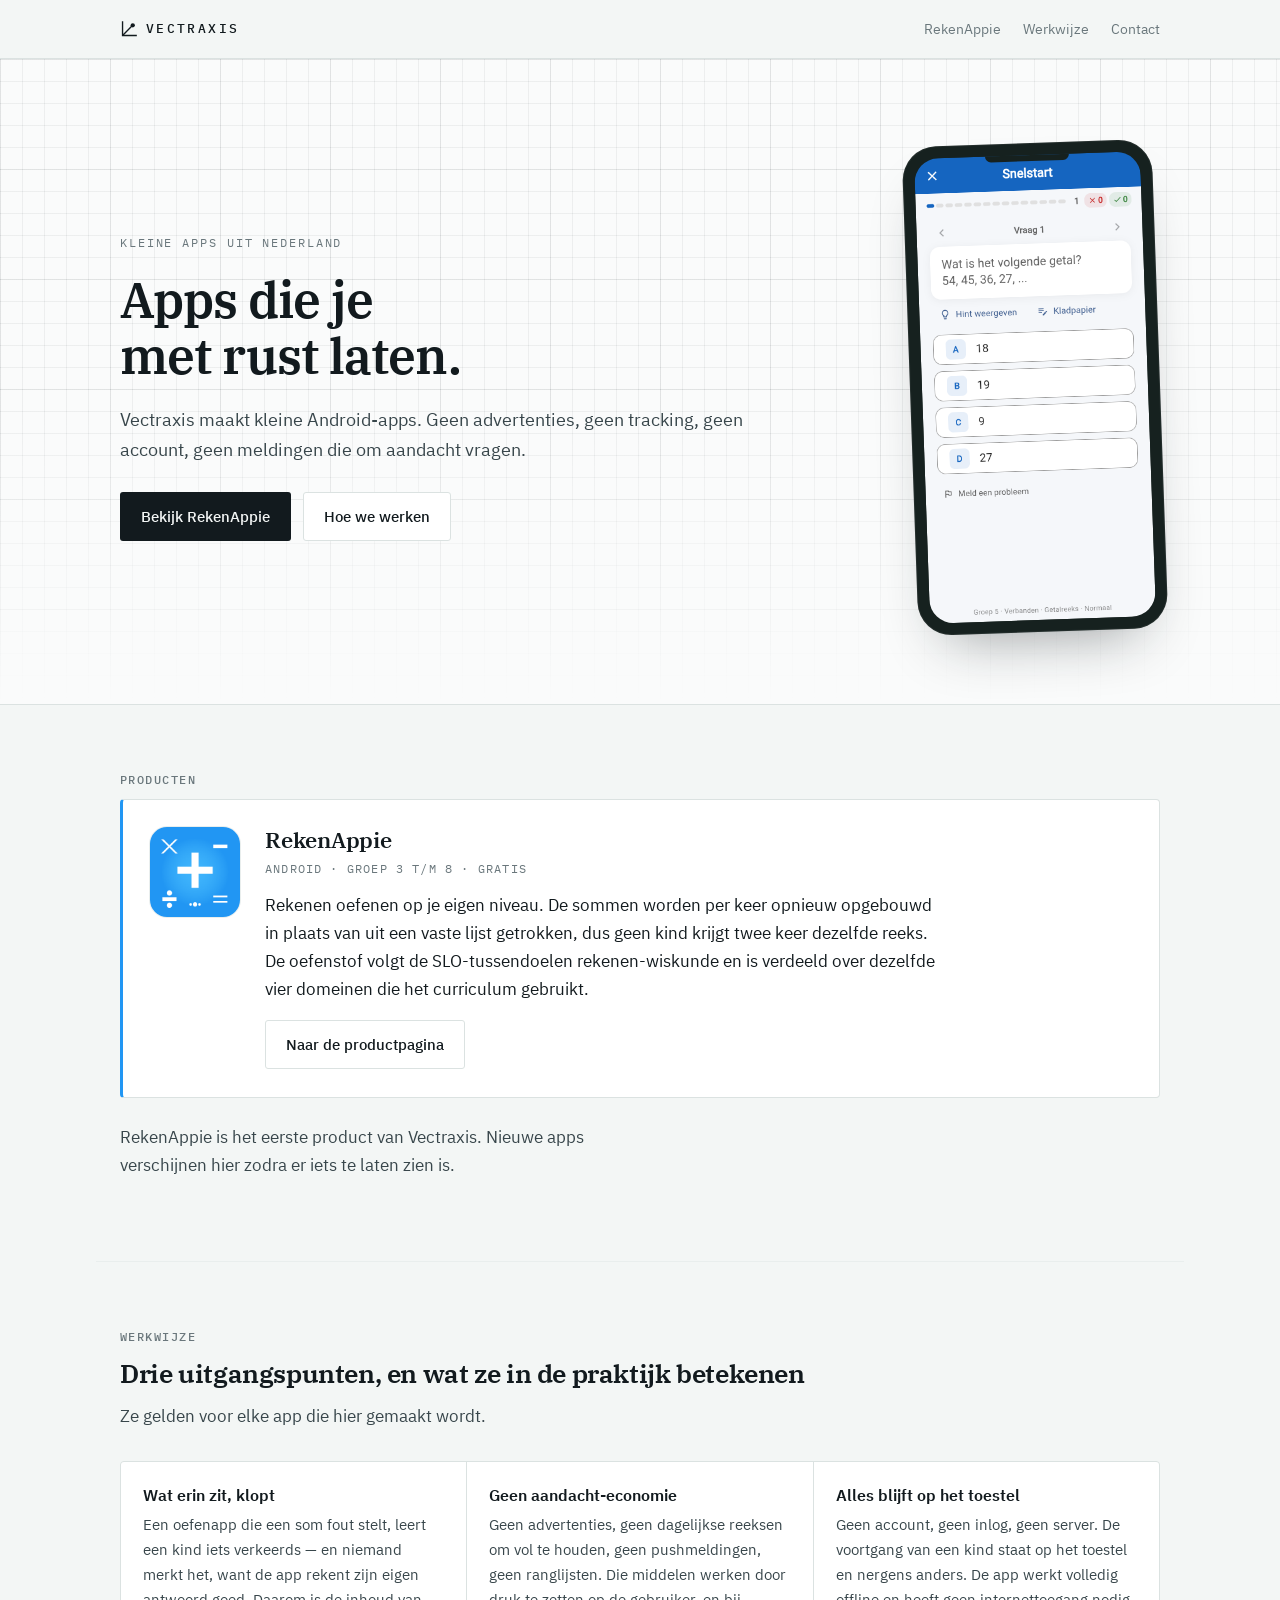
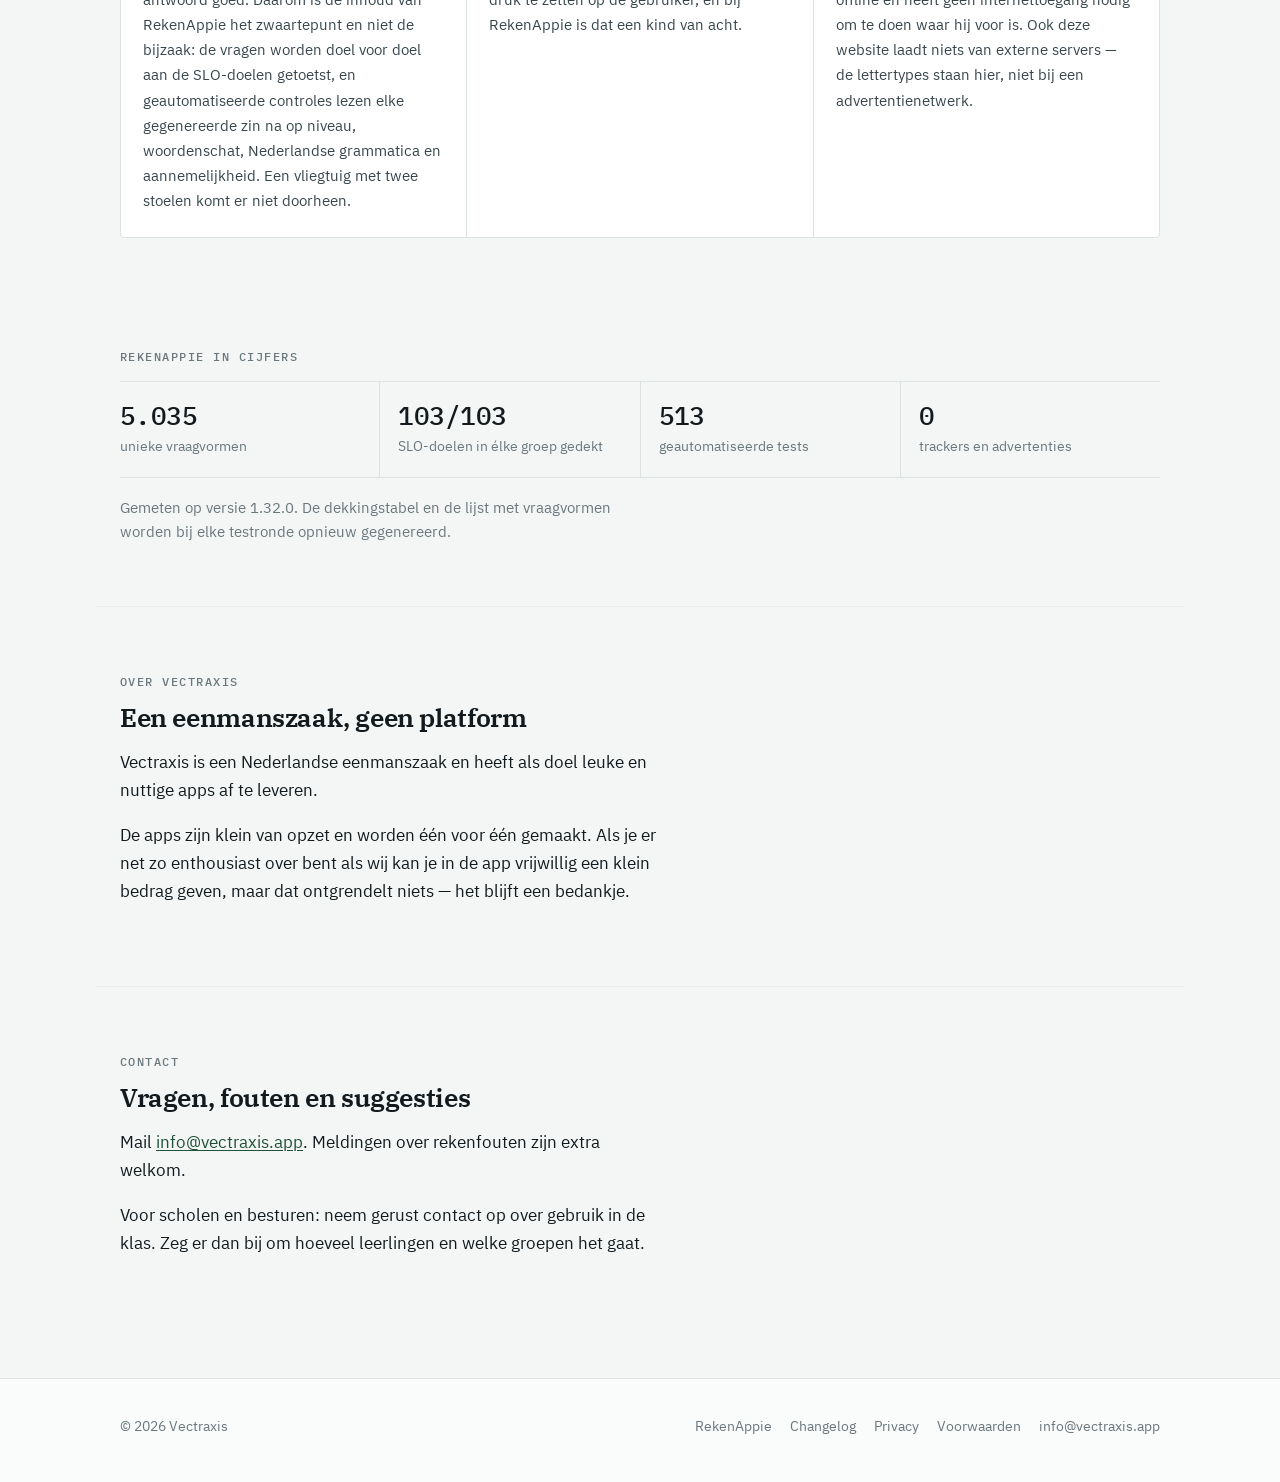
==== commit ce94e9f6: "Site: onderdeelkeuze sluitend, cirkeldiagram verklapt niets meer - Changelog 1.32.0: cirkeldiagram/l" ====
--- a/index.html
+++ b/index.html
@@ -112,9 +112,9 @@
       <h4>RekenAppie in cijfers</h4>
     </div>
     <div class="page" style="padding-top:0;padding-bottom:0;"><div class="stats" style="margin-top: 14px;">
-      <div class="stat"><span class="stat__value">5.238</span><span class="stat__label">unieke vraagvormen</span></div>
+      <div class="stat"><span class="stat__value">5.035</span><span class="stat__label">unieke vraagvormen</span></div>
       <div class="stat"><span class="stat__value">103/103</span><span class="stat__label">SLO-doelen in élke groep gedekt</span></div>
-      <div class="stat"><span class="stat__value">507</span><span class="stat__label">geautomatiseerde tests</span></div>
+      <div class="stat"><span class="stat__value">513</span><span class="stat__label">geautomatiseerde tests</span></div>
       <div class="stat"><span class="stat__value">0</span><span class="stat__label">trackers en advertenties</span></div>
     </div></div>
     <div class="page" style="padding-top: 18px;">
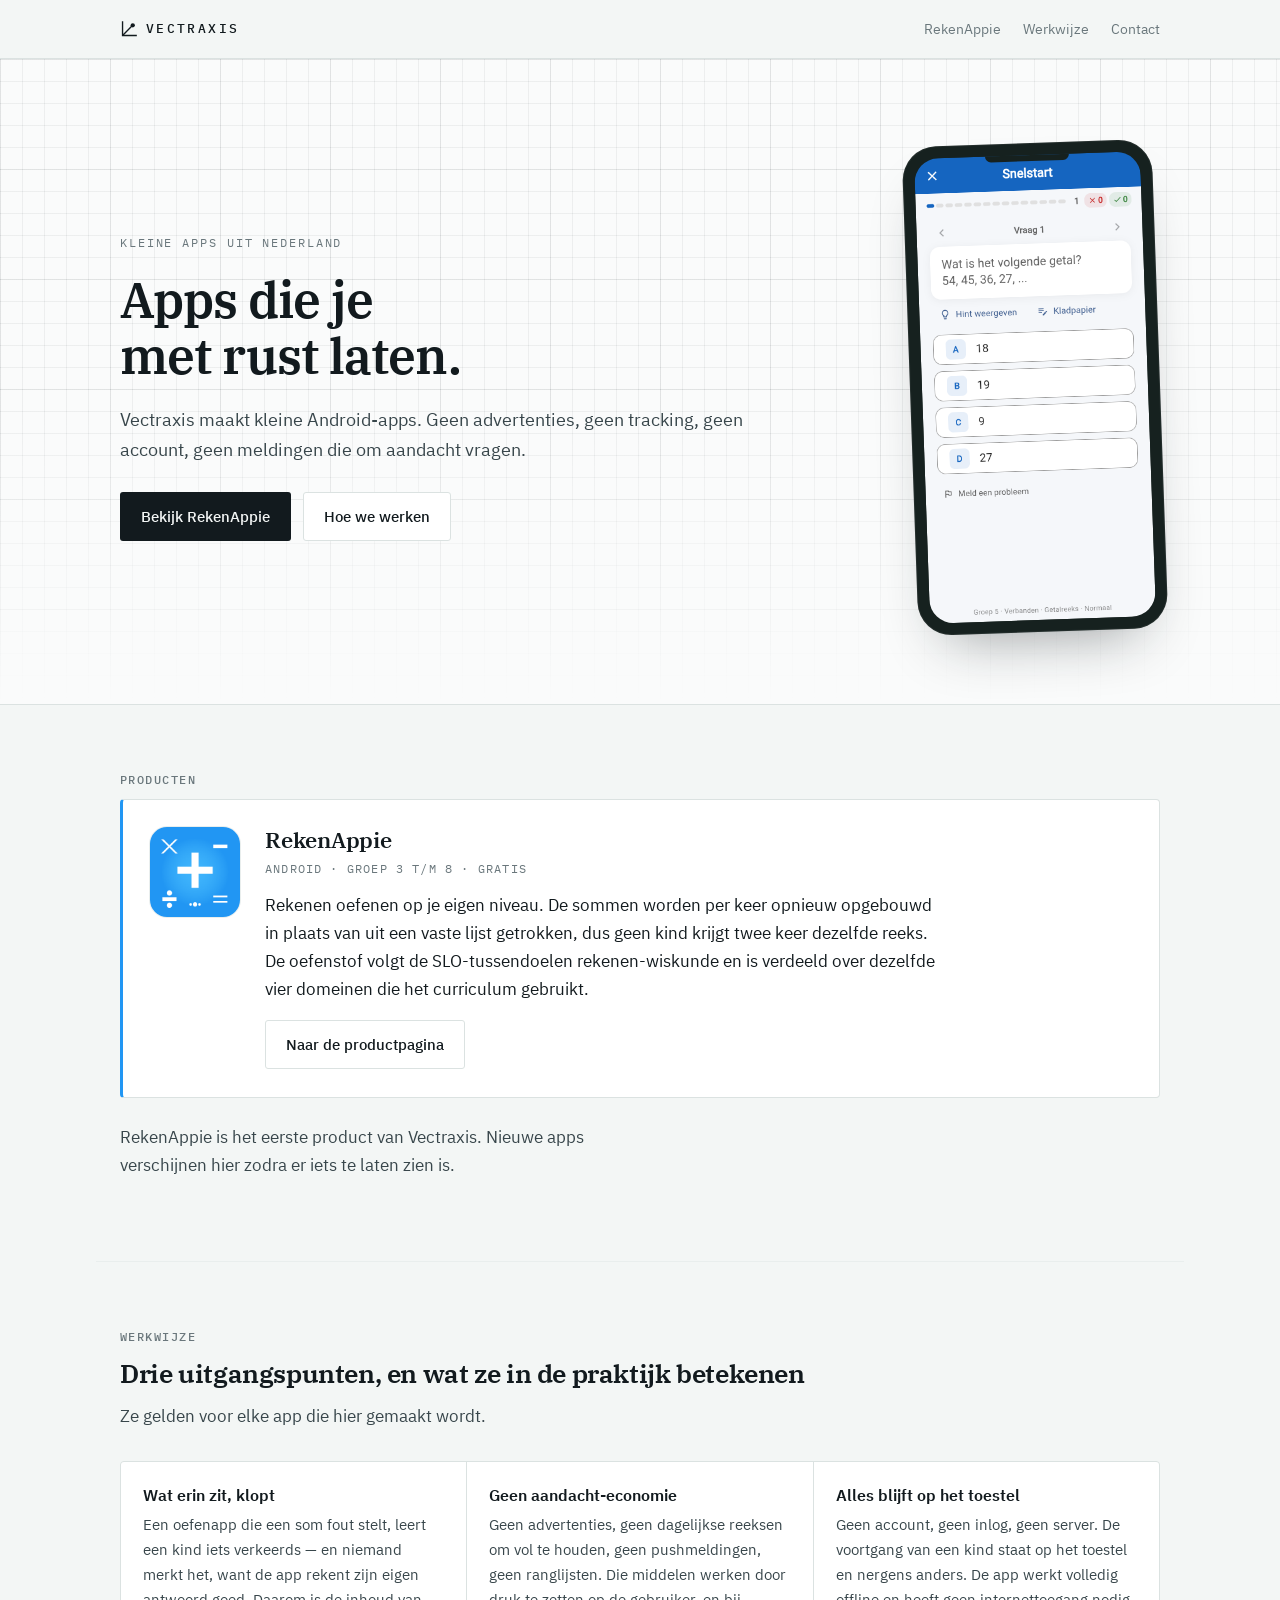
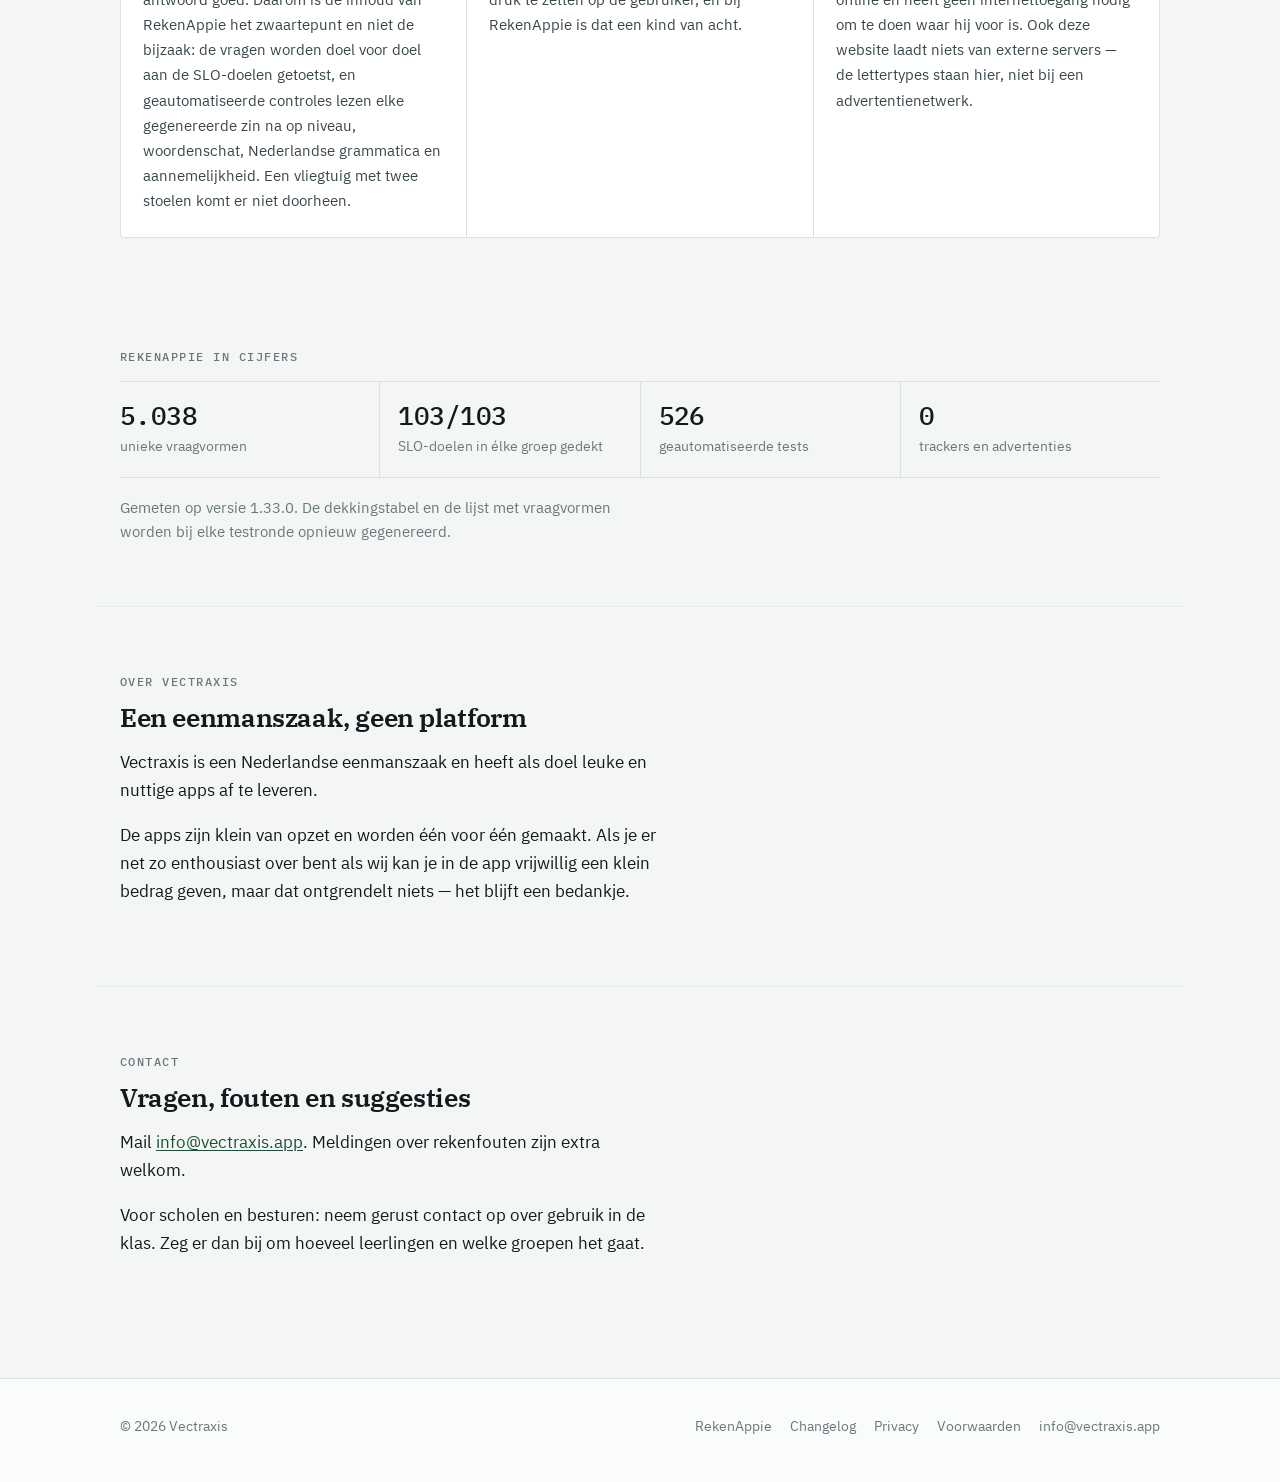
==== commit 555f097d: "Site: doorlichting van de hele vragenbank, versie 1.33.0 - Changelog 1.33.0: schatten opnieuw opgeze" ====
--- a/index.html
+++ b/index.html
@@ -112,14 +112,14 @@
       <h4>RekenAppie in cijfers</h4>
     </div>
     <div class="page" style="padding-top:0;padding-bottom:0;"><div class="stats" style="margin-top: 14px;">
-      <div class="stat"><span class="stat__value">5.035</span><span class="stat__label">unieke vraagvormen</span></div>
+      <div class="stat"><span class="stat__value">5.038</span><span class="stat__label">unieke vraagvormen</span></div>
       <div class="stat"><span class="stat__value">103/103</span><span class="stat__label">SLO-doelen in élke groep gedekt</span></div>
-      <div class="stat"><span class="stat__value">513</span><span class="stat__label">geautomatiseerde tests</span></div>
+      <div class="stat"><span class="stat__value">526</span><span class="stat__label">geautomatiseerde tests</span></div>
       <div class="stat"><span class="stat__value">0</span><span class="stat__label">trackers en advertenties</span></div>
     </div></div>
     <div class="page" style="padding-top: 18px;">
       <p class="lead-in" style="font-size: 0.92rem; color: var(--muted);">
-      Gemeten op versie 1.32.0. De dekkingstabel en de lijst met vraagvormen
+      Gemeten op versie 1.33.0. De dekkingstabel en de lijst met vraagvormen
       worden bij elke testronde opnieuw gegenereerd.</p>
     </div>
   </section>
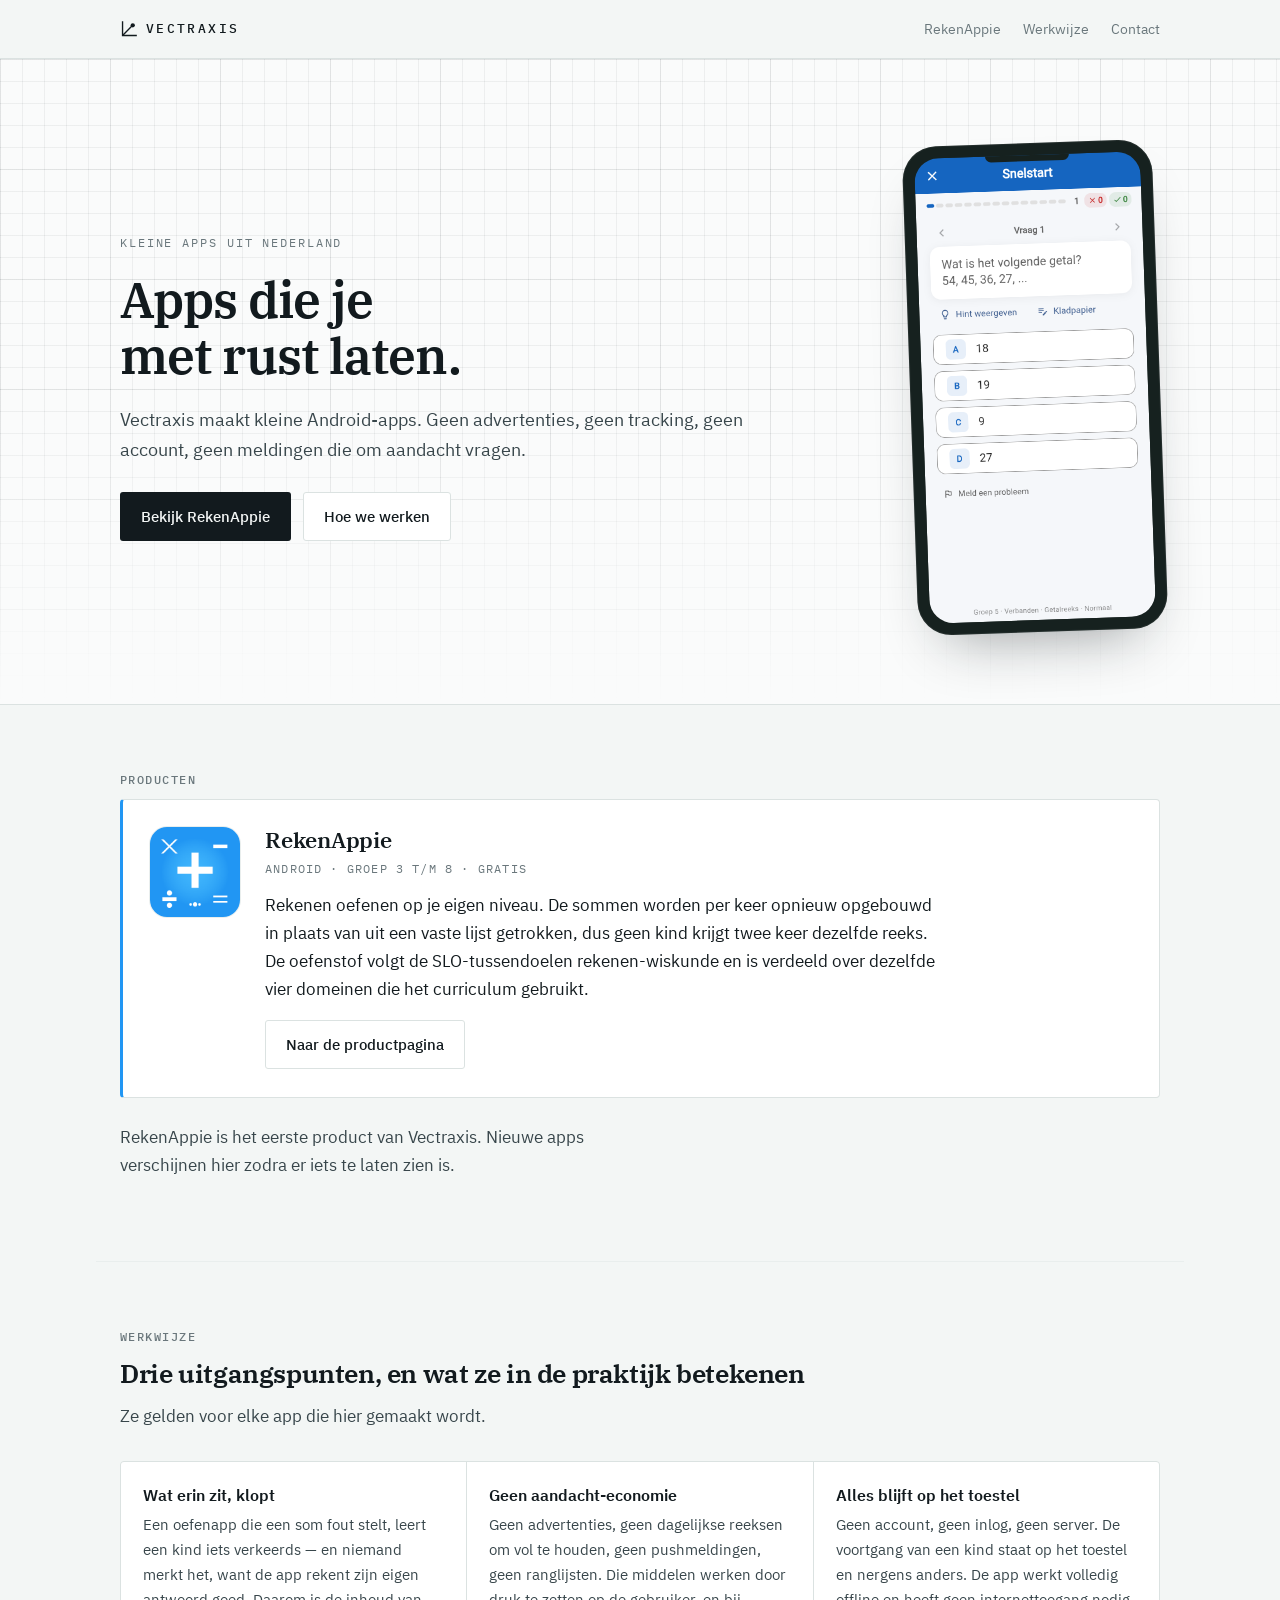
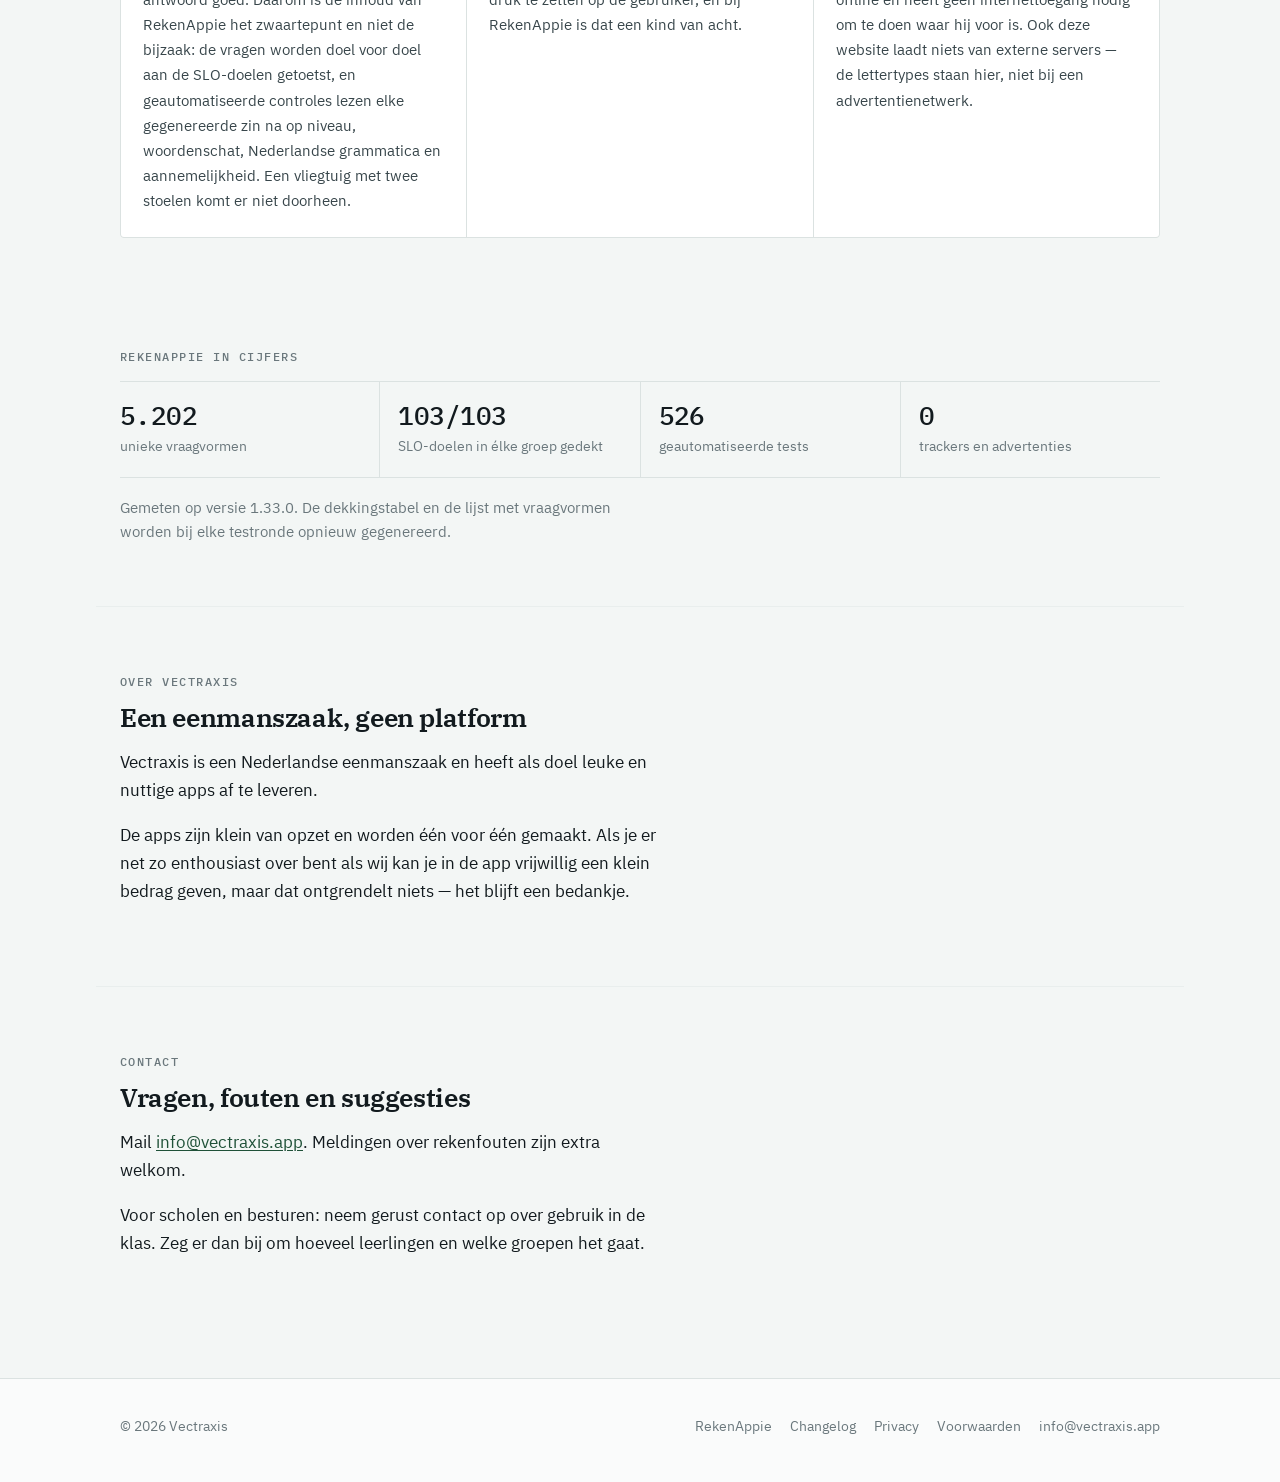
==== commit 845b97f3: "Site: openstaande punten uit de doorlichting weggewerkt - Changelog 1.33.0 aangevuld: kale sommen zi" ====
--- a/index.html
+++ b/index.html
@@ -112,7 +112,7 @@
       <h4>RekenAppie in cijfers</h4>
     </div>
     <div class="page" style="padding-top:0;padding-bottom:0;"><div class="stats" style="margin-top: 14px;">
-      <div class="stat"><span class="stat__value">5.038</span><span class="stat__label">unieke vraagvormen</span></div>
+      <div class="stat"><span class="stat__value">5.202</span><span class="stat__label">unieke vraagvormen</span></div>
       <div class="stat"><span class="stat__value">103/103</span><span class="stat__label">SLO-doelen in élke groep gedekt</span></div>
       <div class="stat"><span class="stat__value">526</span><span class="stat__label">geautomatiseerde tests</span></div>
       <div class="stat"><span class="stat__value">0</span><span class="stat__label">trackers en advertenties</span></div>
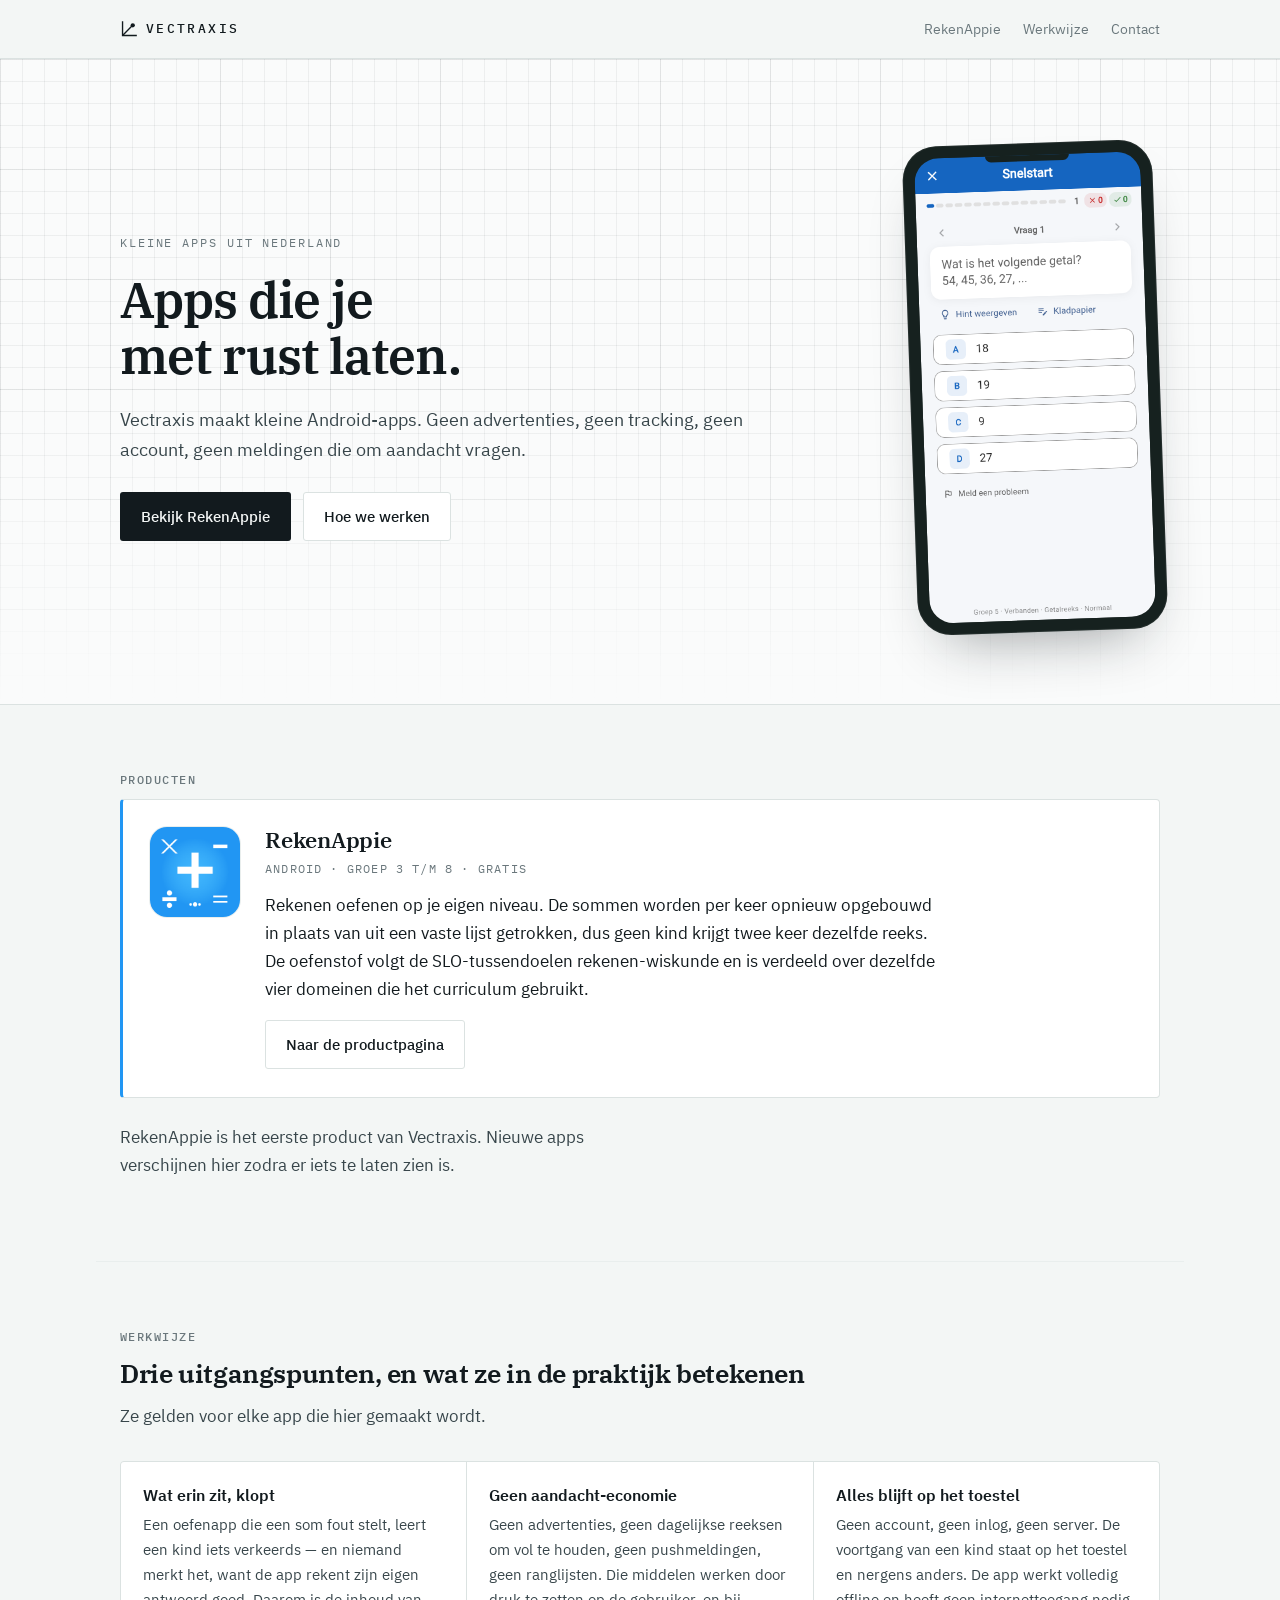
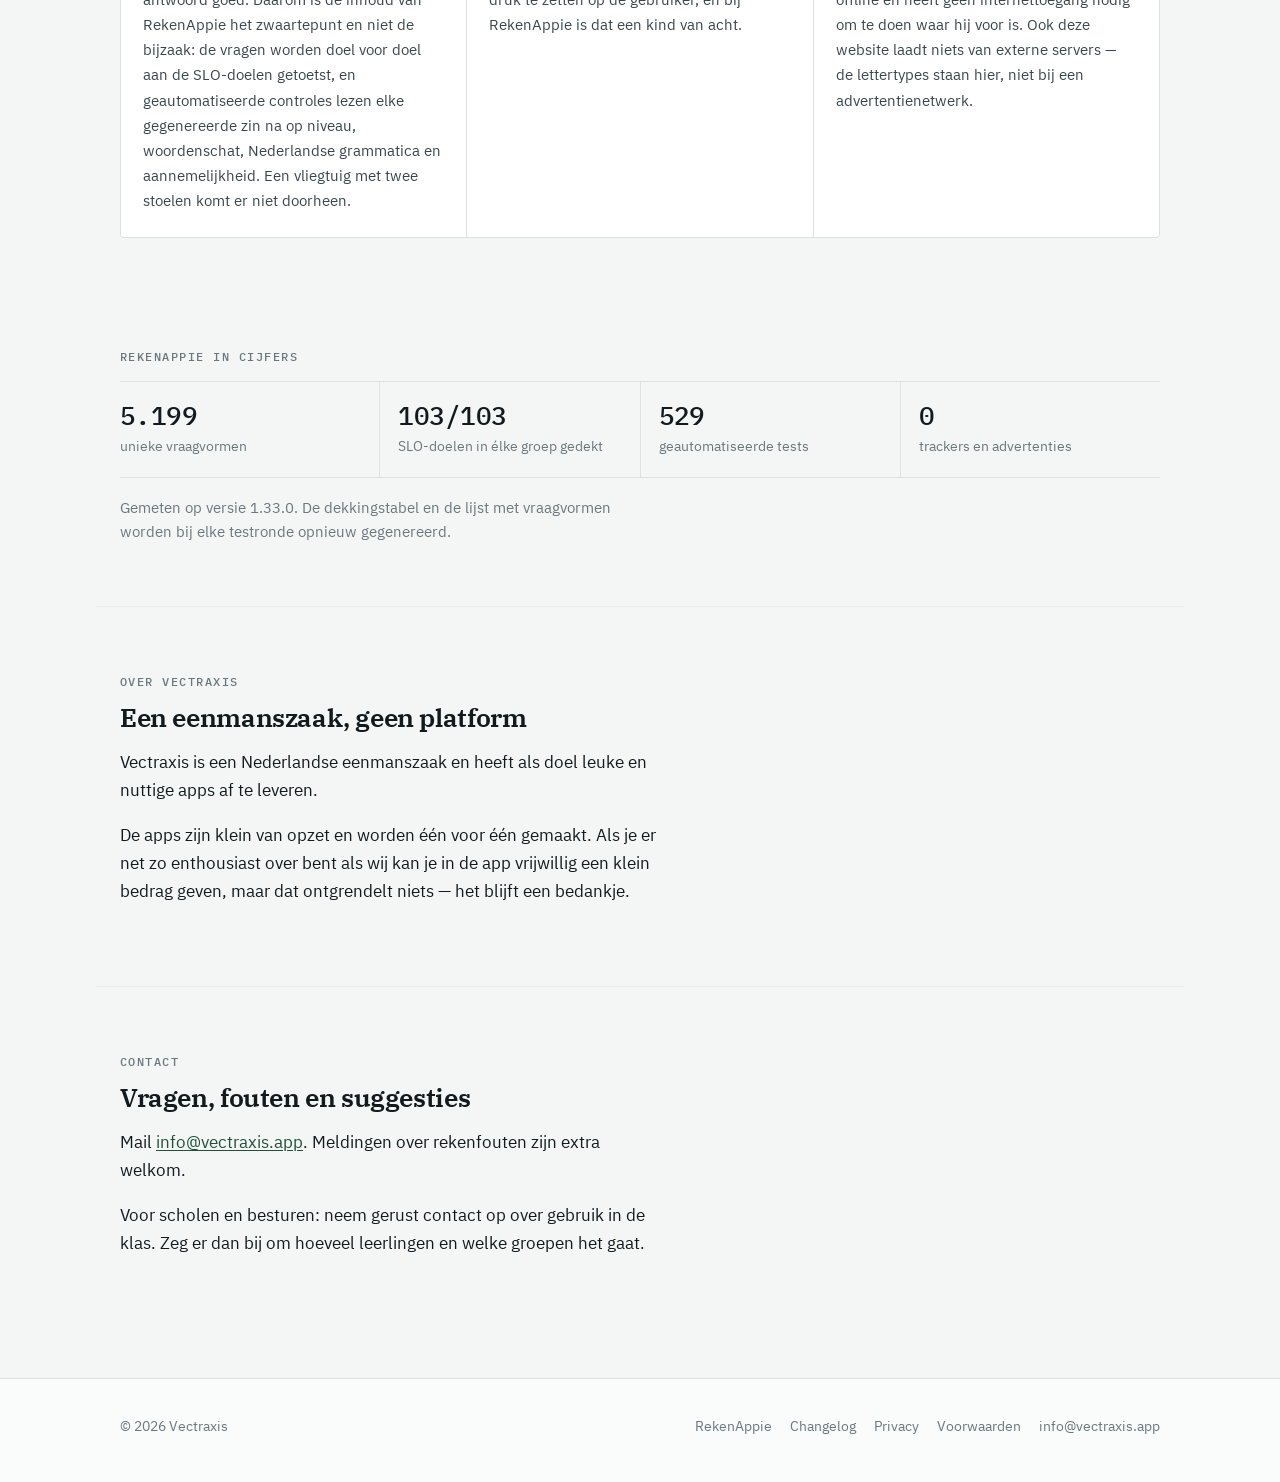
==== commit 3d4ac564: "Site: spiegellijn getekend, atletiekbaan geschrapt - Changelog 1.33.0 aangevuld met twee punten uit " ====
--- a/index.html
+++ b/index.html
@@ -112,9 +112,9 @@
       <h4>RekenAppie in cijfers</h4>
     </div>
     <div class="page" style="padding-top:0;padding-bottom:0;"><div class="stats" style="margin-top: 14px;">
-      <div class="stat"><span class="stat__value">5.202</span><span class="stat__label">unieke vraagvormen</span></div>
+      <div class="stat"><span class="stat__value">5.199</span><span class="stat__label">unieke vraagvormen</span></div>
       <div class="stat"><span class="stat__value">103/103</span><span class="stat__label">SLO-doelen in élke groep gedekt</span></div>
-      <div class="stat"><span class="stat__value">526</span><span class="stat__label">geautomatiseerde tests</span></div>
+      <div class="stat"><span class="stat__value">529</span><span class="stat__label">geautomatiseerde tests</span></div>
       <div class="stat"><span class="stat__value">0</span><span class="stat__label">trackers en advertenties</span></div>
     </div></div>
     <div class="page" style="padding-top: 18px;">
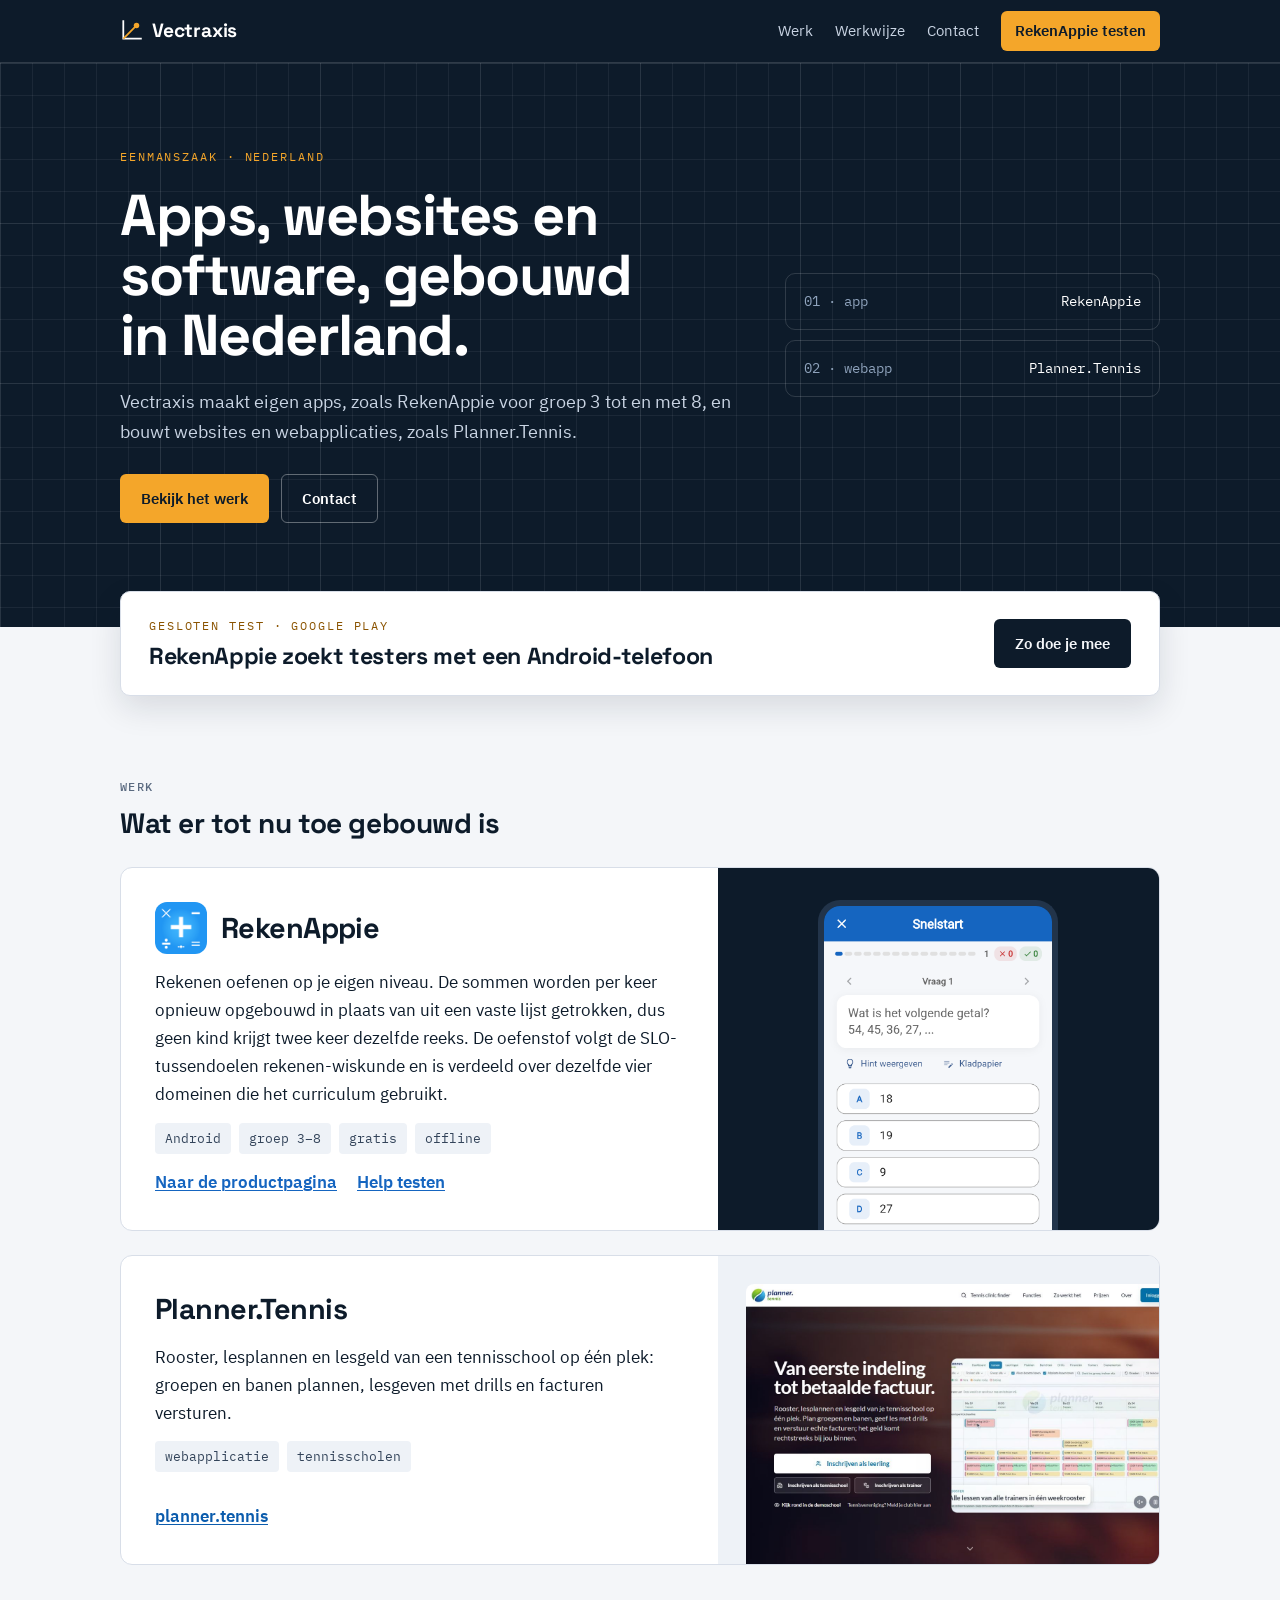
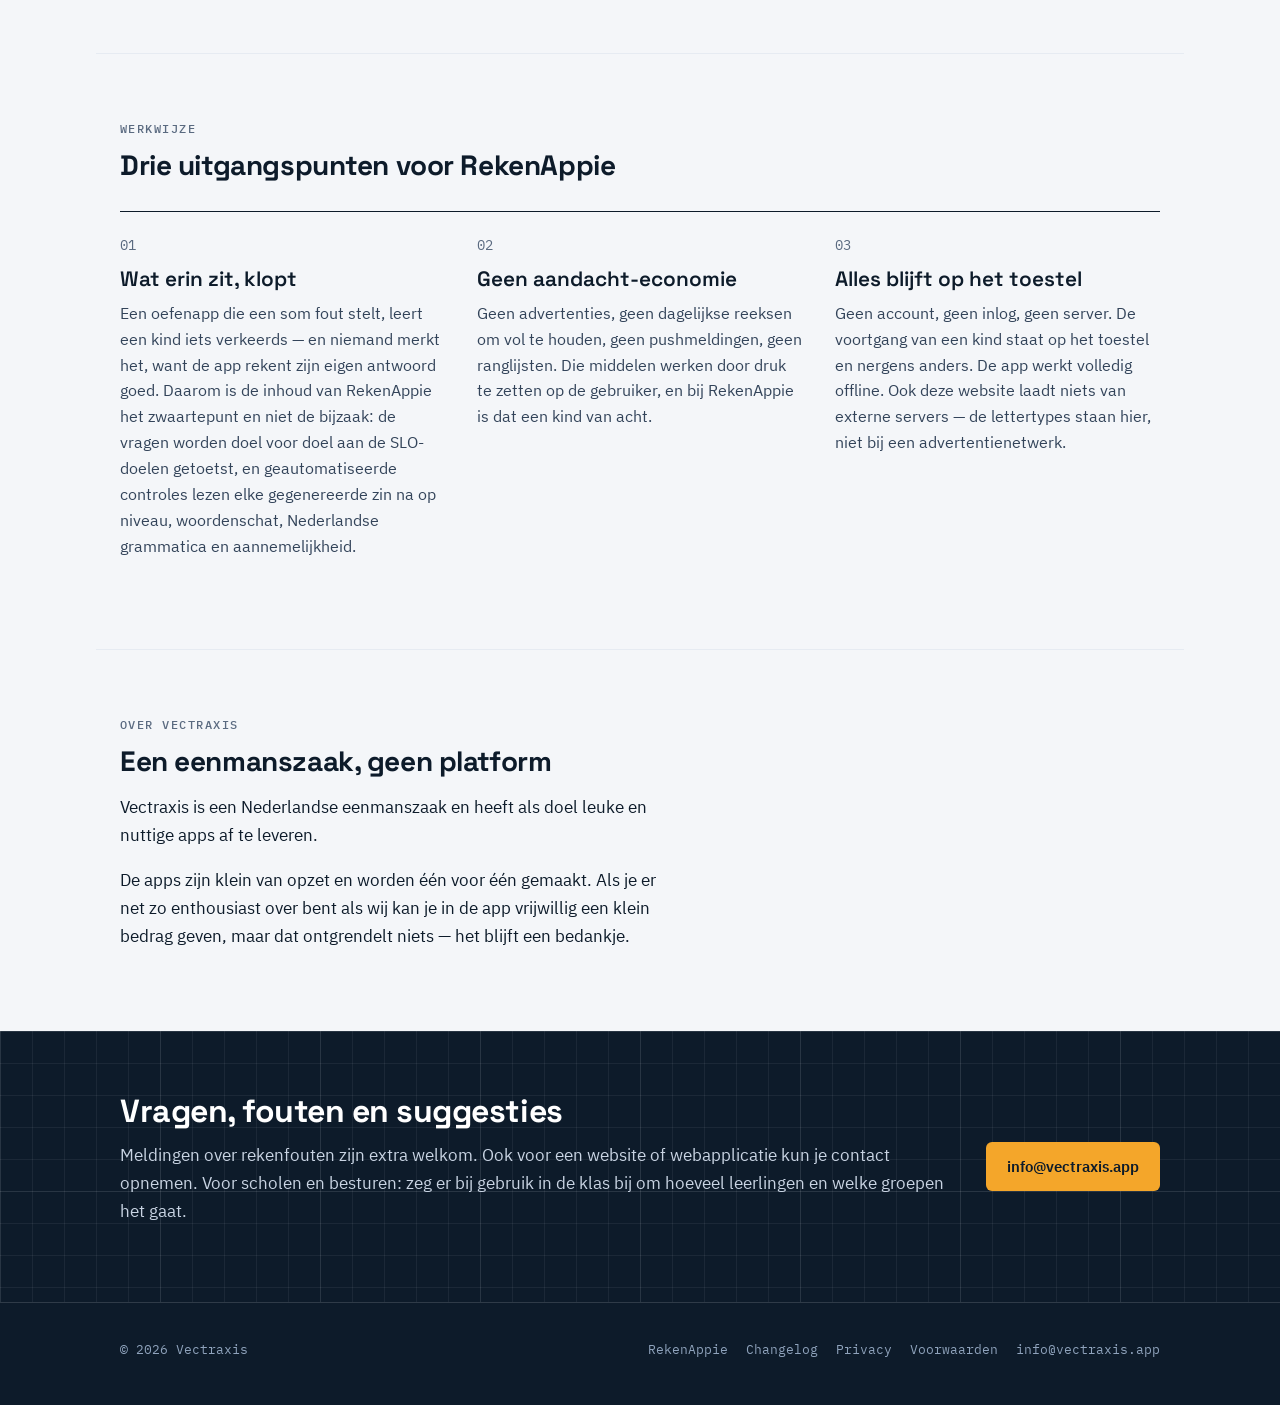
==== commit 9e2f2be7: "Site: nieuwe huisstijl (blauwdruk) en testerspagina - Donkerblauwe kop, hero en voet met millimeterr" ====
--- a/index.html
+++ b/index.html
@@ -4,7 +4,7 @@
 <meta charset="UTF-8">
 <meta name="viewport" content="width=device-width, initial-scale=1.0">
 <title>Vectraxis</title>
-<meta name="description" content="Vectraxis is een Nederlandse eenmanszaak die kleine Android-apps maakt zonder advertenties, tracking, accounts of meldingen. Eerste product: RekenAppie.">
+<meta name="description" content="Vectraxis is een Nederlandse eenmanszaak die apps, websites en software maakt, zoals RekenAppie en Planner.Tennis.">
 <link rel="icon" href="/img/rekenappie-icon.png" sizes="any">
 <link rel="stylesheet" href="/style.css">
 </head>
@@ -20,107 +20,127 @@
       </svg>
       Vectraxis
     </a>
-    <nav class="topnav">
-      <a href="/rekenappie/">RekenAppie</a>
+    <nav class="topnav" aria-label="Hoofdmenu">
+      <a href="#werk">Werk</a>
       <a href="#werkwijze">Werkwijze</a>
       <a href="#contact">Contact</a>
+      <a class="topnav__cta" href="/rekenappie/testen">RekenAppie testen</a>
     </nav>
   </div>
 </header>
 
 <section class="hero">
-  <div class="hero__inner hero__grid">
+  <div class="hero__inner hero__grid" style="padding-bottom: 104px;">
     <div>
-      <p class="eyebrow">Kleine apps uit Nederland</p>
-      <h1>Apps die je met rust laten.</h1>
-      <p class="lead">Vectraxis maakt kleine Android-apps. Geen advertenties,
-      geen tracking, geen account, geen meldingen die om aandacht vragen.</p>
+      <p class="eyebrow">Eenmanszaak · Nederland</p>
+      <h1>Apps, websites en software, gebouwd in Nederland.</h1>
+      <p class="lead">Vectraxis maakt eigen apps, zoals RekenAppie voor groep 3
+      tot en met 8, en bouwt websites en webapplicaties, zoals
+      Planner.Tennis.</p>
       <div class="actions">
-        <a class="btn btn--primary" href="/rekenappie/">Bekijk RekenAppie</a>
-        <a class="btn btn--ghost" href="#werkwijze">Hoe we werken</a>
+        <a class="btn btn--primary" href="#werk">Bekijk het werk</a>
+        <a class="btn btn--ghost" href="#contact">Contact</a>
       </div>
     </div>
-    <figure class="phone" style="margin-block:0;">
-      <img src="/img/screenshots/01-oefenen-op-niveau.png" width="360" height="740"
-           alt="RekenAppie: een som met vier antwoordknoppen, hint en kladpapier">
-    </figure>
+    <ul class="projects">
+      <li><span>01 · app</span><a href="/rekenappie/">RekenAppie</a></li>
+      <li><span>02 · webapp</span><a href="https://planner.tennis">Planner.Tennis</a></li>
+    </ul>
   </div>
 </section>
 
+<div class="page">
+  <div class="tester-bar">
+    <div>
+      <p class="eyebrow">Gesloten test · Google Play</p>
+      <h2>RekenAppie zoekt testers met een Android-telefoon</h2>
+    </div>
+    <a class="btn btn--primary" href="/rekenappie/testen">Zo doe je mee</a>
+  </div>
+</div>
+
 <main>
 
-  <section class="section page" id="producten">
-    <h4>Producten</h4>
+  <section class="section page" id="werk" style="border-top: 0; padding-top: 80px;">
+    <h4>Werk</h4>
+    <h2>Wat er tot nu toe gebouwd is</h2>
 
-    <div class="product t-rekenappie">
-      <img class="product__icon" src="/img/rekenappie-icon.png"
-           alt="Het app-icoon van RekenAppie" width="92" height="92">
-      <div>
-        <h3>RekenAppie</h3>
-        <p class="product__meta">Android · groep 3 t/m 8 · gratis</p>
+    <article class="work t-rekenappie" style="margin-top: 26px;">
+      <div class="work__body">
+        <h3><img src="/img/rekenappie-icon.png" alt="" width="52" height="52">RekenAppie</h3>
         <p>Rekenen oefenen op je eigen niveau. De sommen worden per keer
         opnieuw opgebouwd in plaats van uit een vaste lijst getrokken, dus geen
         kind krijgt twee keer dezelfde reeks. De oefenstof volgt de
         SLO-tussendoelen rekenen-wiskunde en is verdeeld over dezelfde vier
         domeinen die het curriculum gebruikt.</p>
-        <div class="actions">
-          <a class="btn btn--ghost" href="/rekenappie/">Naar de productpagina</a>
+        <ul class="chips">
+          <li>Android</li>
+          <li>groep 3–8</li>
+          <li>gratis</li>
+          <li>offline</li>
+        </ul>
+        <div class="work__links">
+          <a href="/rekenappie/">Naar de productpagina</a>
+          <a href="/rekenappie/testen">Help testen</a>
         </div>
       </div>
-    </div>
+      <div class="work__media work__media--toestel">
+        <img src="/img/screenshots/01-oefenen-op-niveau.png" width="360" height="740"
+             alt="RekenAppie: een som met vier antwoordknoppen, hint en kladpapier">
+      </div>
+    </article>
 
-    <p class="lead-in" style="margin-top: 26px;">RekenAppie is het eerste
-    product van Vectraxis. Nieuwe apps verschijnen hier zodra er iets te laten
-    zien is.</p>
+    <article class="work">
+      <div class="work__body">
+        <h3>Planner.Tennis</h3>
+        <p>Rooster, lesplannen en lesgeld van een tennisschool op één plek:
+        groepen en banen plannen, lesgeven met drills en facturen
+        versturen.</p>
+        <ul class="chips">
+          <li>webapplicatie</li>
+          <li>tennisscholen</li>
+        </ul>
+        <div class="work__links">
+          <a href="https://planner.tennis">planner.tennis</a>
+        </div>
+      </div>
+      <div class="work__media">
+        <img src="/img/werk/planner-tennis.jpeg" width="1280" height="800" loading="lazy"
+             alt="De startpagina van Planner.Tennis met een weekrooster van lessen">
+      </div>
+    </article>
   </section>
 
   <section class="section page" id="werkwijze">
     <h4>Werkwijze</h4>
-    <h2>Drie uitgangspunten, en wat ze in de praktijk betekenen</h2>
-    <p class="lead-in">Ze gelden voor elke app die hier gemaakt wordt.</p>
+    <h2>Drie uitgangspunten voor RekenAppie</h2>
 
-    <div class="grid" style="margin-top: 30px;">
+    <div class="principles">
       <div>
+        <p class="num">01</p>
         <h3>Wat erin zit, klopt</h3>
         <p>Een oefenapp die een som fout stelt, leert een kind iets verkeerds —
         en niemand merkt het, want de app rekent zijn eigen antwoord goed.
         Daarom is de inhoud van RekenAppie het zwaartepunt en niet de bijzaak:
         de vragen worden doel voor doel aan de SLO-doelen getoetst, en
         geautomatiseerde controles lezen elke gegenereerde zin na op niveau,
-        woordenschat, Nederlandse grammatica en aannemelijkheid. Een vliegtuig
-        met twee stoelen komt er niet doorheen.</p>
+        woordenschat, Nederlandse grammatica en aannemelijkheid.</p>
       </div>
       <div>
+        <p class="num">02</p>
         <h3>Geen aandacht-economie</h3>
         <p>Geen advertenties, geen dagelijkse reeksen om vol te houden, geen
         pushmeldingen, geen ranglijsten. Die middelen werken door druk te
         zetten op de gebruiker, en bij RekenAppie is dat een kind van acht.</p>
       </div>
       <div>
+        <p class="num">03</p>
         <h3>Alles blijft op het toestel</h3>
         <p>Geen account, geen inlog, geen server. De voortgang van een kind
-        staat op het toestel en nergens anders. De app werkt volledig offline en
-        heeft geen internettoegang nodig om te doen waar hij voor is. Ook deze
-        website laadt niets van externe servers — de lettertypes staan hier, niet
-        bij een advertentienetwerk.</p>
+        staat op het toestel en nergens anders. De app werkt volledig offline.
+        Ook deze website laadt niets van externe servers — de lettertypes
+        staan hier, niet bij een advertentienetwerk.</p>
       </div>
-    </div>
-  </section>
-
-  <section class="section--tight">
-    <div class="page">
-      <h4>RekenAppie in cijfers</h4>
-    </div>
-    <div class="page" style="padding-top:0;padding-bottom:0;"><div class="stats" style="margin-top: 14px;">
-      <div class="stat"><span class="stat__value">5.199</span><span class="stat__label">unieke vraagvormen</span></div>
-      <div class="stat"><span class="stat__value">103/103</span><span class="stat__label">SLO-doelen in élke groep gedekt</span></div>
-      <div class="stat"><span class="stat__value">529</span><span class="stat__label">geautomatiseerde tests</span></div>
-      <div class="stat"><span class="stat__value">0</span><span class="stat__label">trackers en advertenties</span></div>
-    </div></div>
-    <div class="page" style="padding-top: 18px;">
-      <p class="lead-in" style="font-size: 0.92rem; color: var(--muted);">
-      Gemeten op versie 1.33.0. De dekkingstabel en de lijst met vraagvormen
-      worden bij elke testronde opnieuw gegenereerd.</p>
     </div>
   </section>
 
@@ -137,23 +157,25 @@
     </div>
   </section>
 
-  <section class="section page" id="contact">
-    <h4>Contact</h4>
-    <div class="prose">
+</main>
+
+<section class="band" id="contact">
+  <div class="band__inner">
+    <div>
       <h2>Vragen, fouten en suggesties</h2>
-      <p>Mail <a href="mailto:info@vectraxis.app">info@vectraxis.app</a>.
-      Meldingen over rekenfouten zijn extra welkom.</p>
-      <p>Voor scholen en besturen: neem gerust contact op over gebruik in de
-      klas. Zeg er dan bij om hoeveel leerlingen en welke groepen het gaat.</p>
+      <p>Meldingen over rekenfouten zijn extra welkom. Ook voor een website of
+      webapplicatie kun je contact opnemen. Voor scholen en besturen: zeg er
+      bij gebruik in de klas bij om hoeveel leerlingen en welke groepen het
+      gaat.</p>
     </div>
-  </section>
-
-</main>
+    <a class="btn btn--primary" href="mailto:info@vectraxis.app">info@vectraxis.app</a>
+  </div>
+</section>
 
 <footer class="site-footer">
   <div class="site-footer__inner">
     <div>© 2026 Vectraxis</div>
-    <nav>
+    <nav aria-label="Voet">
       <a href="/rekenappie/">RekenAppie</a>
       <a href="/rekenappie/changelog">Changelog</a>
       <a href="/privacy">Privacy</a>
--- a/style.css
+++ b/style.css
@@ -40,6 +40,21 @@
   font-weight: 600; font-style: normal; font-display: swap;
 }
 @font-face {
+  font-family: 'Space Grotesk';
+  src: url('/fonts/space-grotesk-latin-500-normal.woff2') format('woff2');
+  font-weight: 500; font-style: normal; font-display: swap;
+}
+@font-face {
+  font-family: 'Space Grotesk';
+  src: url('/fonts/space-grotesk-latin-600-normal.woff2') format('woff2');
+  font-weight: 600; font-style: normal; font-display: swap;
+}
+@font-face {
+  font-family: 'Space Grotesk';
+  src: url('/fonts/space-grotesk-latin-700-normal.woff2') format('woff2');
+  font-weight: 700; font-style: normal; font-display: swap;
+}
+@font-face {
   font-family: 'Plex Mono';
   src: url('/fonts/ibm-plex-mono-latin-400-normal.woff2') format('woff2');
   font-weight: 400; font-style: normal; font-display: swap;
@@ -53,24 +68,37 @@
 /* --- Tokens -------------------------------------------------------------- */
 
 :root {
-  /* Papier en inkt. Het papier heeft een lichte koele slag, als kalkpapier. */
-  --paper:      #f3f6f5;
+  /* Blauwdruk: licht papier voor de tekst, een donkerblauwe band met
+     millimeterraster voor kop, hero en voet. Eén warm accent (amber). */
+  --paper:      #f4f6f9;
   --surface:    #ffffff;
-  --surface-2:  #fafbfb;
-  --ink:        #121a1e;
-  --ink-2:      #38464b;
-  --muted:      #6a777c;
-  --rule:       #dbe2e1;
-  --rule-soft:  #e9eeed;
-  --grid:       rgba(18, 26, 30, 0.055);
+  --surface-2:  #eef2f7;
+  --ink:        #0d1b2a;
+  --ink-2:      #33445a;
+  --muted:      #5a6a80;
+  --rule:       #d8dee8;
+  --rule-soft:  #e6ebf2;
+  --grid:       rgba(13, 27, 42, 0.05);
+
+  /* De blauwe band ziet er in licht en donker hetzelfde uit. */
+  --band:         #0d1b2a;
+  --band-ink:     #ffffff;
+  --band-ink-2:   #c9d4e3;
+  --band-muted:   #8fa3bc;
+  --band-rule:    rgba(255, 255, 255, 0.14);
+  --band-grid:    rgba(255, 255, 255, 0.06);
+  --accent:       #f4a62a;
+  --accent-ink:   #0d1b2a;
+  --accent-deep:  #8a5300;
 
   /* Productkleur — pagina's van een product overschrijven deze twee. */
-  --product:      #2f6f4f;
-  --product-deep: #1f5138;
-  --product-wash: rgba(47, 111, 79, 0.08);
-
+  --product:      #0b5cad;
+  --product-deep: #0b5cad;
+  --product-wash: rgba(11, 92, 173, 0.07);
+
+  --display: 'Space Grotesk', 'Plex Sans', system-ui, sans-serif;
   --sans:  'Plex Sans', system-ui, -apple-system, 'Segoe UI', Roboto, sans-serif;
-  --serif: 'Plex Serif', Georgia, 'Times New Roman', serif;
+  --serif: var(--display);
   --mono:  'Plex Mono', ui-monospace, 'Cascadia Mono', Consolas, monospace;
 
   --measure: 34rem;   /* ±68 tekens leesregel */
@@ -82,34 +110,36 @@
    beslist. Daarom alleen tokens herdefiniëren, nooit componenten. */
 @media (prefers-color-scheme: dark) {
   :root:not([data-theme='light']) {
-    --paper:      #0d1214;
-    --surface:    #141c1f;
-    --surface-2:  #111819;
-    --ink:        #e6ecea;
-    --ink-2:      #b6c3c3;
-    --muted:      #8a999d;
-    --rule:       #24312f;
-    --rule-soft:  #1b2426;
-    --grid:       rgba(230, 236, 234, 0.05);
-    --product:      #63b389;
-    --product-deep: #8fd0ab;
-    --product-wash: rgba(99, 179, 137, 0.12);
+    --paper:      #0a131d;
+  --surface:    #111d2a;
+  --surface-2:  #0e1824;
+  --ink:        #e6edf5;
+  --ink-2:      #b7c4d4;
+  --muted:      #8d9db2;
+  --rule:       #22324a;
+  --rule-soft:  #1a283a;
+  --grid:       rgba(230, 237, 245, 0.05);
+  --accent-deep:  #f4b453;
+  --product:      #6ea8fe;
+  --product-deep: #8dbbff;
+  --product-wash: rgba(110, 168, 254, 0.12);
   }
 }
 
 :root[data-theme='dark'] {
-  --paper:      #0d1214;
-  --surface:    #141c1f;
-  --surface-2:  #111819;
-  --ink:        #e6ecea;
-  --ink-2:      #b6c3c3;
-  --muted:      #8a999d;
-  --rule:       #24312f;
-  --rule-soft:  #1b2426;
-  --grid:       rgba(230, 236, 234, 0.05);
-  --product:      #63b389;
-  --product-deep: #8fd0ab;
-  --product-wash: rgba(99, 179, 137, 0.12);
+  --paper:      #0a131d;
+  --surface:    #111d2a;
+  --surface-2:  #0e1824;
+  --ink:        #e6edf5;
+  --ink-2:      #b7c4d4;
+  --muted:      #8d9db2;
+  --rule:       #22324a;
+  --rule-soft:  #1a283a;
+  --grid:       rgba(230, 237, 245, 0.05);
+  --accent-deep:  #f4b453;
+  --product:      #6ea8fe;
+  --product-deep: #8dbbff;
+  --product-wash: rgba(110, 168, 254, 0.12);
 }
 
 /* --- Basis --------------------------------------------------------------- */
@@ -166,55 +196,63 @@
   position: sticky;
   top: 0;
   z-index: 20;
-  background: color-mix(in srgb, var(--paper) 88%, transparent);
-  backdrop-filter: saturate(150%) blur(8px);
-  border-bottom: 1px solid var(--rule);
+  background: var(--band);
+  border-bottom: 1px solid var(--band-rule);
 }
 .topbar__inner {
   max-width: var(--page);
   margin: 0 auto;
   padding: 0 24px;
-  height: 58px;
+  height: 62px;
   display: flex;
   align-items: center;
   gap: 24px;
 }
 
 .wordmark {
-  font-family: var(--mono);
-  font-weight: 500;
-  font-size: 0.82rem;
-  letter-spacing: 0.18em;
-  text-transform: uppercase;
-  color: var(--ink);
+  font-family: var(--display);
+  font-weight: 700;
+  font-size: 1.2rem;
+  letter-spacing: -0.01em;
+  color: var(--band-ink);
   text-decoration: none;
   white-space: nowrap;
   display: inline-flex;
   align-items: center;
-  gap: 9px;
-}
-.wordmark:hover { color: var(--ink); }
+  gap: 10px;
+}
+.wordmark:hover { color: var(--band-ink); }
 
 /* Het merkteken: twee assen en een punt in het eerste kwadrant. Vectraxis =
-   vector + axis; dit is het enige sierelement op de hele site. */
+   vector + axis. De vector en de punt krijgen het accent. */
 .mark {
-  width: 17px;
-  height: 17px;
+  width: 22px;
+  height: 22px;
   flex: none;
-  color: var(--ink);
-}
+  color: var(--band-ink);
+}
+.mark path + path { stroke: var(--accent); }
+.mark circle { fill: var(--accent); }
 
 .topnav { margin-left: auto; display: flex; gap: 22px; align-items: center; }
 .topnav a {
-  color: var(--muted);
+  color: var(--band-ink-2);
   text-decoration: none;
-  font-size: 0.9rem;
-}
-.topnav a:hover { color: var(--ink); }
+  font-size: 0.92rem;
+}
+.topnav a:hover { color: var(--band-ink); }
 .topnav a[aria-current='page'] {
-  color: var(--ink);
-  box-shadow: inset 0 -2px 0 var(--product-deep);
-}
+  color: var(--band-ink);
+  box-shadow: inset 0 -2px 0 var(--accent);
+}
+.topnav .topnav__cta {
+  background: var(--accent);
+  color: var(--accent-ink);
+  font-weight: 600;
+  padding: 8px 14px;
+  border-radius: 6px;
+}
+.topnav .topnav__cta:hover { color: var(--accent-ink); background: #f7b84e; }
 
 @media (max-width: 620px) {
   .topbar__inner { height: auto; padding-top: 10px; padding-bottom: 10px;
@@ -225,27 +263,41 @@
 
 /* --- Hero ---------------------------------------------------------------- */
 
-.hero {
+.hero, .doc-head, .band {
   position: relative;
   overflow: hidden;
-  border-bottom: 1px solid var(--rule);
-  background: var(--surface-2);
-}
-/* Millimeterpapier: het raster waarop je een vector uitzet. Vier lagen —
-   fijne verdeling, en elke vijfde lijn iets sterker. */
-.hero::before {
+  background: var(--band);
+  color: var(--band-ink-2);
+}
+/* Millimeterpapier: het raster waarop je een vector uitzet, wit op
+   donkerblauw zoals een blauwdruk. Fijne verdeling, elke vijfde lijn
+   iets sterker. */
+.hero::before, .doc-head::before, .band::before {
   content: '';
   position: absolute;
   inset: 0;
   background-image:
-    linear-gradient(to right, var(--grid) 1px, transparent 1px),
-    linear-gradient(to bottom, var(--grid) 1px, transparent 1px),
-    linear-gradient(to right, var(--grid) 1px, transparent 1px),
-    linear-gradient(to bottom, var(--grid) 1px, transparent 1px);
-  background-size: 22px 22px, 22px 22px, 110px 110px, 110px 110px;
-  mask-image: linear-gradient(to bottom, #000 0%, #000 55%, transparent 100%);
+    linear-gradient(to right, var(--band-grid) 1px, transparent 1px),
+    linear-gradient(to bottom, var(--band-grid) 1px, transparent 1px),
+    linear-gradient(to right, var(--band-grid) 1px, transparent 1px),
+    linear-gradient(to bottom, var(--band-grid) 1px, transparent 1px);
+  background-size: 32px 32px, 32px 32px, 160px 160px, 160px 160px;
   pointer-events: none;
 }
+.hero > *, .doc-head > *, .band > * { position: relative; }
+.hero h1, .doc-head h1, .band h2 { color: var(--band-ink); }
+.hero .eyebrow, .doc-head .eyebrow, .band .eyebrow { color: var(--accent); }
+.doc-head .meta, .doc-head .crumb, .doc-head .crumb a { color: var(--band-muted); }
+.doc-head .crumb a:hover { color: var(--band-ink); }
+.hero a:not(.btn), .doc-head a:not(.btn), .band a:not(.btn) { color: var(--band-ink); }
+.hero .btn--primary, .band .btn--primary { background: var(--accent); color: var(--accent-ink); }
+.hero .btn--primary:hover, .band .btn--primary:hover { background: #f7b84e; color: var(--accent-ink); }
+.hero .btn--ghost, .band .btn--ghost {
+  background: transparent;
+  color: var(--band-ink);
+  border-color: rgba(255, 255, 255, 0.35);
+}
+.hero .btn--ghost:hover, .band .btn--ghost:hover { border-color: var(--band-ink); color: var(--band-ink); }
 .hero__inner {
   position: relative;
   max-width: var(--page);
@@ -264,18 +316,18 @@
 }
 
 .hero h1 {
-  font-family: var(--serif);
-  font-weight: 600;
-  font-size: clamp(2.1rem, 5.2vw, 3.15rem);
-  line-height: 1.12;
-  letter-spacing: -0.02em;
+  font-family: var(--display);
+  font-weight: 700;
+  font-size: clamp(2.3rem, 5.6vw, 3.6rem);
+  line-height: 1.05;
+  letter-spacing: -0.025em;
   text-wrap: balance;
   margin: 0 0 20px;
-  max-width: 17ch;
+  max-width: 18ch;
 }
 .hero .lead {
   font-size: 1.14rem;
-  color: var(--ink-2);
+  color: var(--band-ink-2);
   max-width: 40rem;
   margin: 0 0 28px;
 }
@@ -289,9 +341,9 @@
   align-items: center;
   gap: 8px;
   padding: 11px 20px;
-  border-radius: 3px;
+  border-radius: 6px;
   font-size: 0.95rem;
-  font-weight: 500;
+  font-weight: 600;
   text-decoration: none;
   border: 1px solid transparent;
   transition: background-color 0.15s ease, border-color 0.15s ease;
@@ -315,9 +367,9 @@
 .section--tight { padding-block: 44px; }
 
 h2 {
-  font-family: var(--serif);
-  font-weight: 600;
-  font-size: 1.62rem;
+  font-family: var(--display);
+  font-weight: 700;
+  font-size: 1.75rem;
   line-height: 1.25;
   letter-spacing: -0.015em;
   text-wrap: balance;
@@ -462,19 +514,15 @@
 /* --- Uitgelicht blok ----------------------------------------------------- */
 
 .note {
-  border-left: 3px solid var(--product);
+  border: 1px solid var(--rule);
   background: var(--product-wash);
   padding: 18px 20px;
-  border-radius: 0 4px 4px 0;
+  border-radius: 10px;
   margin: 0 0 22px;
 }
 .note p:last-child { margin-bottom: 0; }
-.note--plain {
-  background: var(--surface);
-  border-left-color: var(--rule);
-  border: 1px solid var(--rule);
-  border-left: 3px solid var(--muted);
-}
+.note--plain { background: var(--surface); }
+.note--accent { background: #fff3dc; border-color: var(--accent); color: #0d1b2a; }
 
 /* --- Tabellen ------------------------------------------------------------ */
 
@@ -549,18 +597,15 @@
 
 /* --- Documentkop (privacy, voorwaarden, visie, changelog) ---------------- */
 
-.doc-head {
-  border-bottom: 1px solid var(--rule);
-  background: var(--surface-2);
-}
+.doc-head { border-bottom: 1px solid var(--band-rule); }
 .doc-head__inner {
   max-width: var(--page);
   margin: 0 auto;
   padding: 52px 24px 40px;
 }
 .doc-head h1 {
-  font-family: var(--serif);
-  font-weight: 600;
+  font-family: var(--display);
+  font-weight: 700;
   font-size: clamp(1.8rem, 4.4vw, 2.5rem);
   line-height: 1.15;
   letter-spacing: -0.02em;
@@ -568,7 +613,7 @@
   margin: 0 0 12px;
   max-width: 22ch;
 }
-.doc-head .lead { font-size: 1.08rem; color: var(--ink-2); max-width: 40rem; margin: 0; }
+.doc-head .lead { font-size: 1.08rem; color: var(--band-ink-2); max-width: 40rem; margin: 0; }
 .meta {
   font-family: var(--mono);
   font-size: 0.76rem;
@@ -605,9 +650,8 @@
 /* --- Voet ---------------------------------------------------------------- */
 
 .site-footer {
-  border-top: 1px solid var(--rule);
   margin-top: 40px;
-  background: var(--surface-2);
+  background: var(--band);
 }
 .site-footer__inner {
   max-width: var(--page);
@@ -618,11 +662,12 @@
   gap: 20px 40px;
   align-items: baseline;
   justify-content: space-between;
-  font-size: 0.88rem;
-  color: var(--muted);
-}
-.site-footer a { color: var(--muted); text-decoration: none; }
-.site-footer a:hover { color: var(--ink); text-decoration: underline; }
+  font-family: var(--mono);
+  font-size: 0.82rem;
+  color: var(--band-muted);
+}
+.site-footer a { color: var(--band-muted); text-decoration: none; }
+.site-footer a:hover { color: var(--band-ink); text-decoration: underline; }
 .site-footer nav { display: flex; flex-wrap: wrap; gap: 18px; }
 
 /* --- Kleine hulpklassen -------------------------------------------------- */
@@ -677,10 +722,10 @@
 
 /* Ouder blokje uit de juridische pagina's; zelfde behandeling als .note. */
 .callout {
-  border-left: 3px solid var(--product);
+  border: 1px solid var(--rule);
   background: var(--product-wash);
   padding: 18px 20px;
-  border-radius: 0 4px 4px 0;
+  border-radius: 10px;
   margin: 0 0 24px;
 }
 .callout p:last-child { margin-bottom: 0; }
@@ -790,3 +835,117 @@
 @media (max-width: 720px) {
   .stats > .stat:last-child:nth-child(odd) { grid-column: 1 / -1; }
 }
+
+/* --- Blauwdruk: homepage -------------------------------------------------
+   Werkkaarten (tekst links, beeld rechts), de testersbalk die over de rand
+   van de hero valt, en de projectlijst in de hero. */
+
+.projects { display: flex; flex-direction: column; gap: 10px; margin: 0; padding: 0; list-style: none; }
+.projects li {
+  margin: 0;
+  border: 1px solid var(--band-rule);
+  border-radius: 10px;
+  padding: 16px 18px;
+  display: flex;
+  justify-content: space-between;
+  gap: 12px;
+  font-family: var(--mono);
+  font-size: 0.88rem;
+}
+.projects li span:first-child { color: var(--band-muted); }
+.projects a { color: var(--band-ink); text-decoration: none; }
+.projects a:hover { text-decoration: underline; }
+
+.tester-bar {
+  position: relative;
+  z-index: 1;
+  margin-top: -36px;
+  background: var(--surface);
+  border: 1px solid var(--rule);
+  border-radius: 10px;
+  padding: 24px 28px;
+  display: flex;
+  flex-wrap: wrap;
+  gap: 18px 24px;
+  align-items: center;
+  justify-content: space-between;
+  box-shadow: 0 12px 32px rgba(13, 27, 42, 0.12);
+}
+.tester-bar h2 { margin: 0; font-size: 1.45rem; }
+.tester-bar .eyebrow { color: var(--accent-deep); margin-bottom: 6px; }
+
+.work {
+  display: grid;
+  grid-template-columns: minmax(0, 1.15fr) minmax(0, 0.85fr);
+  background: var(--surface);
+  border: 1px solid var(--rule);
+  border-radius: 12px;
+  overflow: hidden;
+  margin: 0 0 24px;
+}
+.work__body { padding: 34px; display: flex; flex-direction: column; gap: 14px; }
+.work__body p { margin: 0; max-width: 40rem; }
+.work__body h3 {
+  font-family: var(--display);
+  font-size: 1.8rem;
+  font-weight: 700;
+  letter-spacing: -0.02em;
+  margin: 0;
+  display: flex;
+  align-items: center;
+  gap: 14px;
+}
+.work__body h3 img { width: 52px; height: 52px; border-radius: 12px; }
+.work__links { display: flex; flex-wrap: wrap; gap: 20px; margin-top: auto; font-weight: 600; }
+.work__media { background: var(--surface-2); display: flex; align-items: flex-end; padding: 28px 0 0 28px; }
+.work__media img { display: block; width: 100%; height: 280px; object-fit: cover; object-position: left top; border-radius: 8px 0 0 0; }
+.work__media--toestel { background: var(--band); justify-content: center; padding: 30px 24px 0; }
+.work__media--toestel img {
+  width: 240px;
+  height: 330px;
+  object-position: top;
+  border-radius: 22px 22px 0 0;
+  border: 6px solid #22344a;
+  border-bottom: 0;
+}
+@media (max-width: 760px) {
+  .work { grid-template-columns: 1fr; }
+  .work__body { padding: 26px 22px; }
+}
+
+.chips { display: flex; flex-wrap: wrap; gap: 8px; margin: 0; padding: 0; list-style: none; }
+.chips li {
+  margin: 0;
+  font-family: var(--mono);
+  font-size: 0.8rem;
+  background: var(--surface-2);
+  color: var(--ink-2);
+  padding: 5px 10px;
+  border-radius: 4px;
+}
+
+.principles {
+  display: grid;
+  grid-template-columns: repeat(auto-fit, minmax(min(100%, 16rem), 1fr));
+  gap: 0 32px;
+  border-top: 1px solid var(--ink);
+  margin-top: 28px;
+}
+.principles > div { padding: 22px 0 8px; }
+.principles .num { font-family: var(--mono); font-size: 0.85rem; color: var(--muted); margin: 0 0 8px; }
+.principles h3 { font-family: var(--display); font-size: 1.3rem; font-weight: 600; margin: 0 0 8px; }
+.principles p { color: var(--ink-2); font-size: 0.98rem; }
+
+.band__inner {
+  max-width: var(--page);
+  margin: 0 auto;
+  padding: 60px 24px;
+  display: flex;
+  flex-wrap: wrap;
+  gap: 24px;
+  align-items: center;
+  justify-content: space-between;
+}
+.band__inner > div { flex: 1 1 26rem; min-width: 0; }
+.band h2 { font-size: 2rem; margin-bottom: 10px; }
+.band + .site-footer { margin-top: 0; border-top: 1px solid var(--band-rule); }
